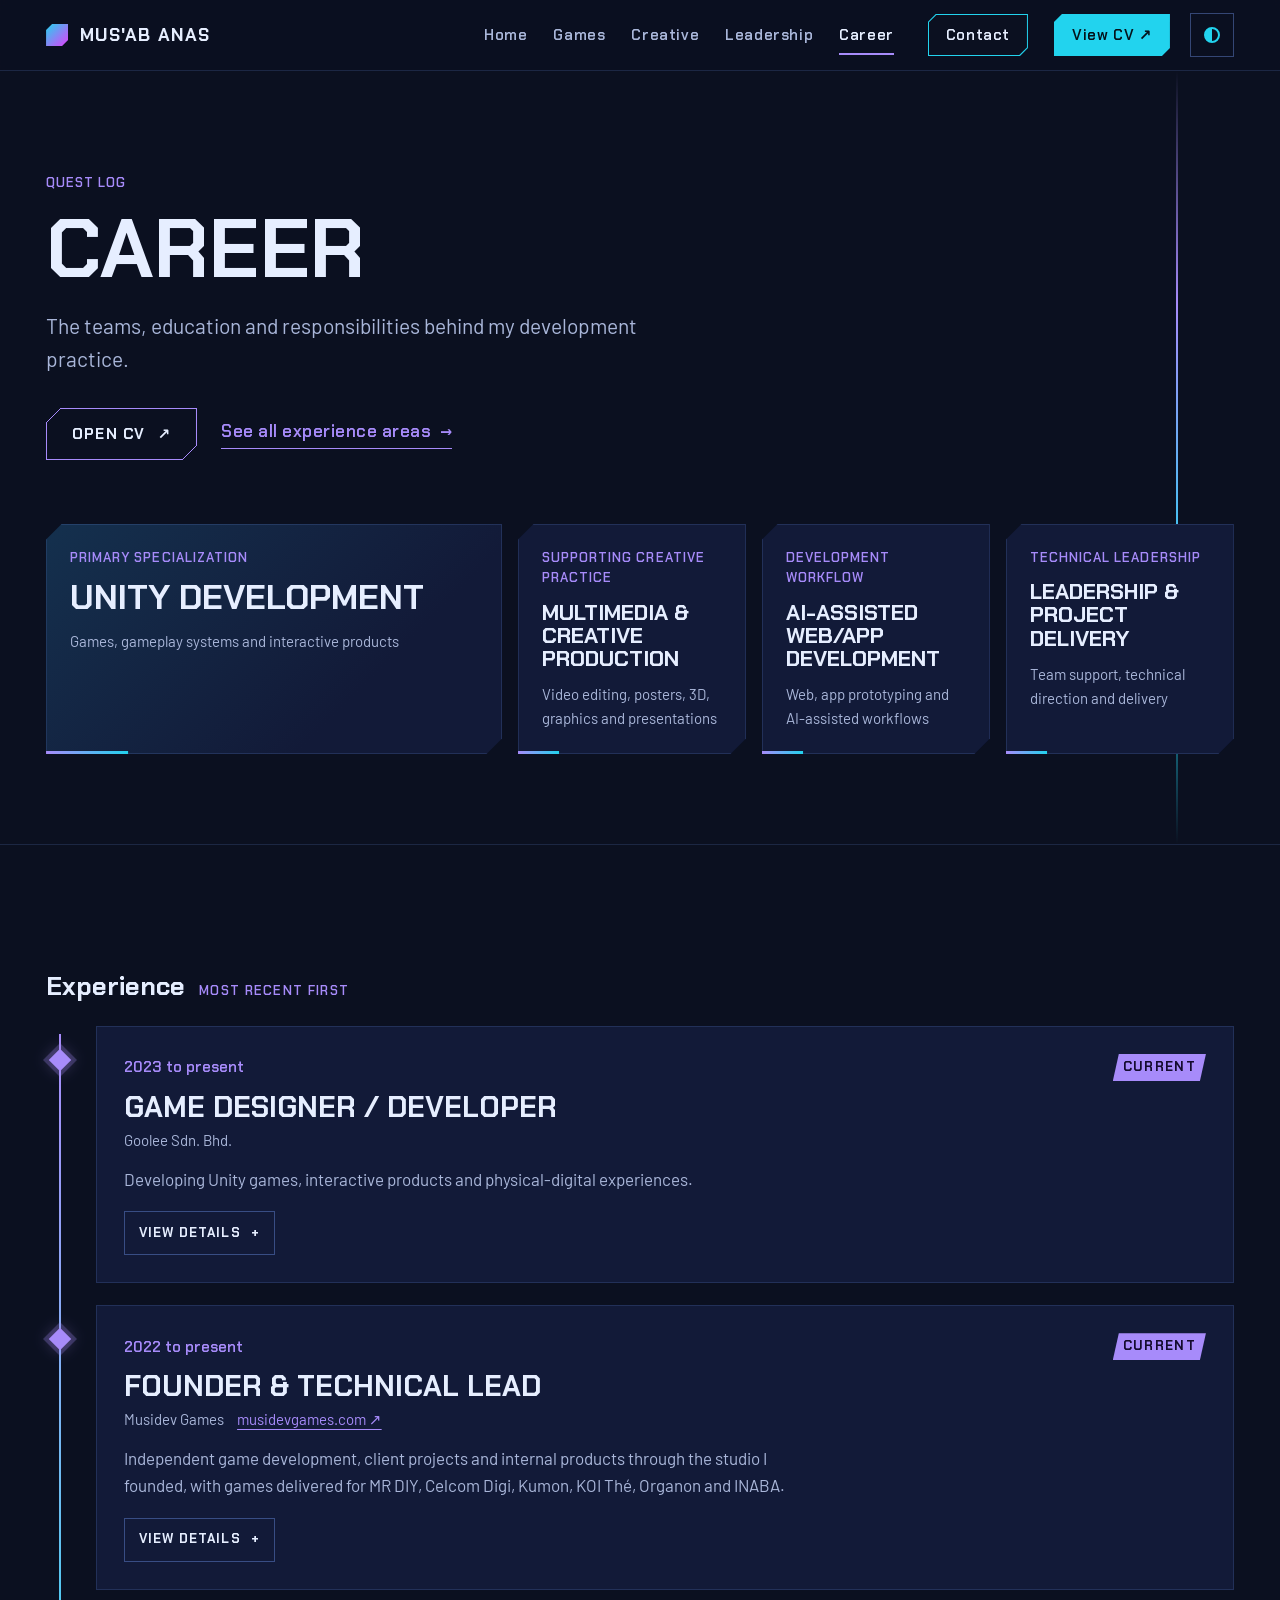
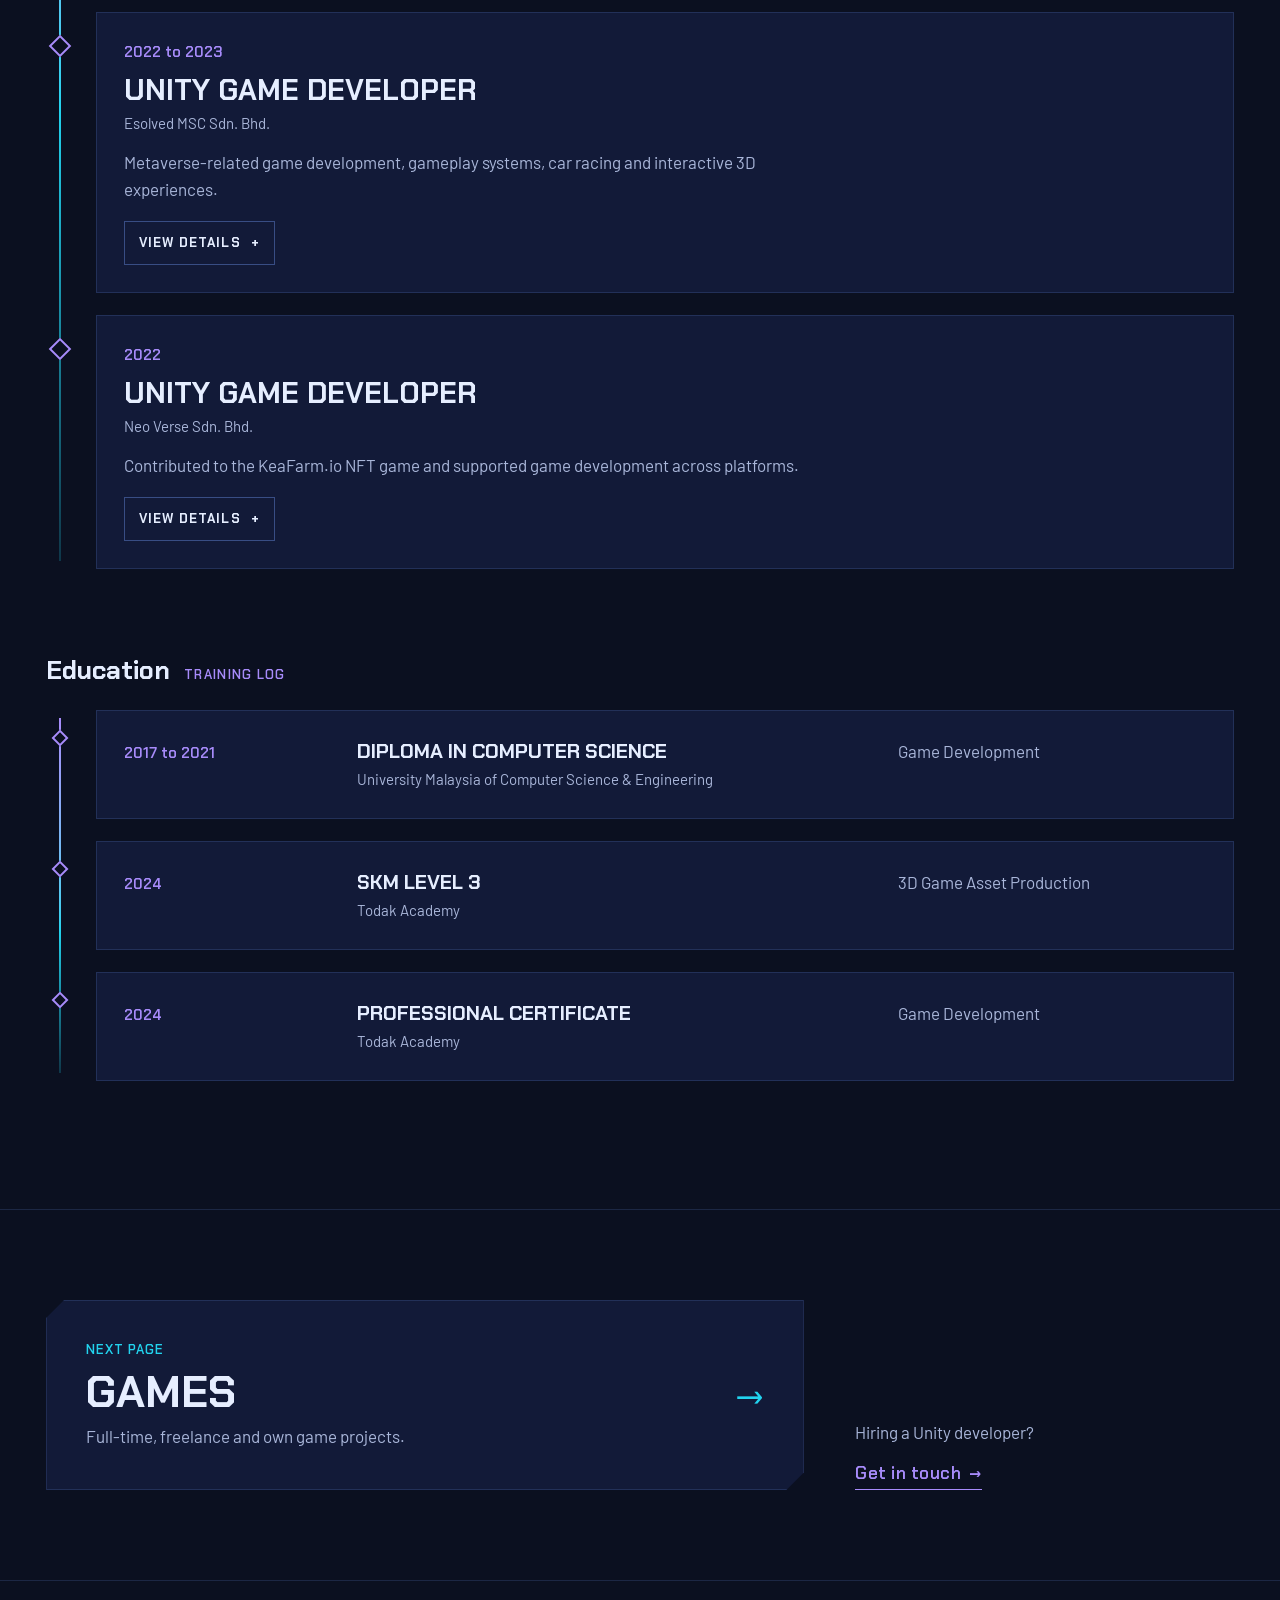
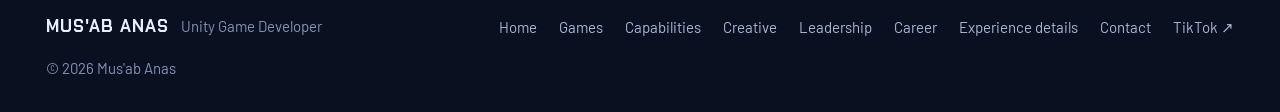
==== career.html @ 86272c5a "Publish website (from Personal-Website 74ffa36)" ====
<!doctype html>
<html lang="en">
<head>
  <meta charset="utf-8">
  <meta name="viewport" content="width=device-width, initial-scale=1">
  <meta name="theme-color" content="#0b1020">
  <script>
    (function () {
      var theme = 'dark';
      try {
        var savedTheme = localStorage.getItem('musab-theme');
        if (savedTheme === 'light' || savedTheme === 'dark') theme = savedTheme;
      } catch (error) {}
      document.documentElement.dataset.theme = theme;
    }());
  </script>
  <title>Career | Mus'ab Anas</title>
  <meta name="description" content="Career, education and training of Mus'ab Anas: Game Designer / Developer at Goolee Sdn. Bhd., founder and technical lead of Musidev Games, and earlier roles at Esolved MSC and Neo Verse.">
  <meta name="author" content="Mus'ab Anas">
  <meta property="og:type" content="website">
  <meta property="og:title" content="Career | Mus'ab Anas">
  <meta property="og:description" content="The teams, education and responsibilities behind Mus'ab Anas's development practice.">
  <link rel="preconnect" href="https://fonts.googleapis.com">
  <link rel="preconnect" href="https://fonts.gstatic.com" crossorigin>
  <link href="https://fonts.googleapis.com/css2?family=Barlow:wght@400;500;600;700&family=Chakra+Petch:wght@500;600;700&display=swap" rel="stylesheet">
  <link rel="stylesheet" href="css/style.css?v=202611121021">
  <link rel="stylesheet" href="css/home.css?v=202611121021">
  <link rel="stylesheet" href="css/pages.css?v=202611121021">
  <link rel="stylesheet" href="css/career.css?v=202611121021">
</head>
<body class="page-shell page-career">
  <div class="scroll-progress" aria-hidden="true"><span></span></div>
  <a class="skip-link" href="#main-content">Skip to content</a>

  <header class="site-header" data-header>
    <div class="container nav-wrap">
      <a class="brand" href="index.html" aria-label="Mus'ab Anas home"><span class="brand-symbol" aria-hidden="true"></span><strong>Mus'ab Anas</strong><span>Unity Game Developer</span></a>
      <button class="menu-toggle" type="button" aria-expanded="false" aria-controls="site-nav" aria-label="Open navigation"><span></span><span></span><span></span></button>
      <nav id="site-nav" class="site-nav" aria-label="Main navigation">
        <a class="nav-link" href="index.html">Home</a>
        <a class="nav-link" href="games.html">Games</a>
        <a class="nav-link" href="creative.html">Creative</a>
        <a class="nav-link" href="leadership.html">Leadership</a>
        <a class="nav-link" href="career.html" aria-current="page">Career</a>
        <a class="nav-link nav-contact" href="index.html#contact">Contact</a>
        <a class="nav-link nav-cv" href="assets/resume/Musab-Anas-Resume.pdf" target="_blank" rel="noreferrer">View CV <span aria-hidden="true">↗</span></a>
      </nav>
      <button class="theme-toggle" id="theme-toggle" type="button" aria-label="Switch to light theme"><span aria-hidden="true"></span></button>
    </div>
  </header>

  <main id="main-content">
    <section class="page-hero" aria-labelledby="career-title">
      <span id="experience" class="anchor-alias" aria-hidden="true"></span>
      <span id="resume" class="anchor-alias" aria-hidden="true"></span>
      <div class="container">
        <div class="page-hero-main">
          <p class="page-kicker label">Quest log</p>
          <h1 id="career-title" class="page-title display">Career</h1>
          <p class="page-lead">The teams, education and responsibilities behind my development practice.</p>
          <div class="page-actions">
            <a class="btn btn-outline" href="assets/resume/Musab-Anas-Resume.pdf" target="_blank" rel="noreferrer">Open CV <span aria-hidden="true">↗</span></a>
            <a class="text-link" href="experience.html">See all experience areas <span aria-hidden="true">→</span></a>
          </div>
        </div>
        <div class="experience-preview career-areas" aria-labelledby="experience-preview-title">
          <h2 id="experience-preview-title" class="sr-only">Experience areas</h2>
          <div class="experience-preview-links">
            <a href="experience.html?id=unity-development"><span class="label">Primary specialization</span><strong>Unity Development</strong><p>Games, gameplay systems and interactive products</p></a>
            <a href="experience.html?id=multimedia-creative-production"><span class="label">Supporting creative practice</span><strong>Multimedia &amp; Creative Production</strong><p>Video editing, posters, 3D, graphics and presentations</p></a>
            <a href="experience.html?id=ai-assisted-web-app-development"><span class="label">Development workflow</span><strong>AI-Assisted Web/App Development</strong><p>Web, app prototyping and AI-assisted workflows</p></a>
            <a href="experience.html?id=leadership-project-delivery"><span class="label">Technical leadership</span><strong>Leadership &amp; Project Delivery</strong><p>Team support, technical direction and delivery</p></a>
          </div>
        </div>
      </div>
    </section>

    <section id="career" class="section" aria-labelledby="log-title">
      <div class="container">
        <h2 id="log-title" class="log-title">Experience <small>Most recent first</small></h2>
        <ol class="quest-log">
          <li class="quest is-current">
            <span class="quest-node" aria-hidden="true"></span>
            <div class="quest-card">
              <div class="quest-top"><span class="quest-date">2023 to present</span><span class="quest-badge">Current</span></div>
              <h3>Game Designer / Developer</h3>
              <p class="quest-company">Goolee Sdn. Bhd.</p>
              <p class="quest-summary">Developing Unity games, interactive products and physical-digital experiences.</p>
              <button class="view-more" type="button" aria-expanded="false" aria-controls="goolee-details">View details <span aria-hidden="true">+</span></button>
              <div id="goolee-details" class="experience-details" hidden><div><p class="detail-label">Projects / project areas</p><ul><li><strong>AppsGoolee</strong>: my main Goolee development project, including educational gameplay, progression, player data, cognitive tracking and Steam publication support.</li><li><strong>B-GOOLEE Apps</strong>: inclusive physical-digital interaction with ESP32, Arduino, BLE and sensors.</li><li><strong>iNTELLIGOOLEE</strong>: an in-development system within AppsGoolee for gameplay performance and cognitive profiling.</li><li><strong>AI Assistive Design, Sound Quest and Goolee Slide</strong>: intern-guided project areas.</li><li><strong>Steam Platform and Nikoli Prototype Guidance</strong>: additional Goolee technical-support work represented in the catalogue.</li></ul></div><div><p class="detail-label">Tasks / responsibilities</p><ul><li>Develop AppsGoolee gameplay, interaction, game-state, scoring, step-counting, timing and performance systems.</li><li>Implement quests, levels, challenges, PlayFab player data, statistics, authentication and competitive leaderboards.</li><li>Develop B-GOOLEE physical-digital interaction and support hardware-connected gameplay.</li><li>Prepare PC builds and support publication of Goolee work to Steam.</li><li>Integrate Google Play Games and implement English, Malay and Japanese localization.</li><li>Test, debug, optimize and prepare production builds for demonstrations, exhibitions and events.</li><li>Guide interns and review their work on AI Assistive Design, Sound Quest, Goolee Slide and Nikoli prototype work.</li><li>Contribute to product development and commercialization activities.</li></ul></div></div>
            </div>
          </li>
          <li class="quest is-current">
            <span class="quest-node" aria-hidden="true"></span>
            <div class="quest-card">
              <div class="quest-top"><span class="quest-date">2022 to present</span><span class="quest-badge">Current</span></div>
              <h3>Founder &amp; Technical Lead</h3>
              <p class="quest-company">Musidev Games <a class="resume-link" href="https://musidevgames.com/" target="_blank" rel="noreferrer">musidevgames.com ↗</a></p>
              <p class="quest-summary">Independent game development, client projects and internal products through the studio I founded, with games delivered for MR DIY, Celcom Digi, Kumon, KOI Thé, Organon and INABA.</p>
              <button class="view-more" type="button" aria-expanded="false" aria-controls="musidev-details">View details <span aria-hidden="true">+</span></button>
              <div id="musidev-details" class="experience-details" hidden><div><p class="detail-label">Projects / project areas</p><ul><li><strong>Lepak / Ceper / Lepak Trivia</strong>: Malaysia-themed casual game platform and mobile MVP work.</li><li><strong>FunOps</strong>: educational mathematics game for interactive learning.</li><li><strong>JOM EBI</strong>: accessible educational reading activities.</li><li><strong>Type Rush / Road Defender 3D</strong>: typing and mobile game development projects.</li><li><strong>Cozy Room, STEP5-S and Kumon Quest</strong>: personal and client project areas.</li></ul></div><div><p class="detail-label">Tasks / responsibilities</p><ul><li>Develop games, interactive digital experiences, gameplay systems, UI and interaction systems.</li><li>Build level and progression systems, integrate PlayFab, and develop web-based supporting systems.</li><li>Prototype game concepts, build client projects, prepare deployments and manage freelance development work.</li><li>Manage requirements, communicate directly with clients and coordinate internal projects.</li><li>Assign tasks and milestones, review technical work and supervise software and game development interns.</li></ul></div></div>
            </div>
          </li>
          <li class="quest">
            <span class="quest-node" aria-hidden="true"></span>
            <div class="quest-card">
              <div class="quest-top"><span class="quest-date">2022 to 2023</span></div>
              <h3>Unity Game Developer</h3>
              <p class="quest-company">Esolved MSC Sdn. Bhd.</p>
              <p class="quest-summary">Metaverse-related game development, gameplay systems, car racing and interactive 3D experiences.</p>
              <button class="view-more" type="button" aria-expanded="false" aria-controls="esolved-details">View details <span aria-hidden="true">+</span></button>
              <div id="esolved-details" class="experience-details" hidden><div><p class="detail-label">Projects / project areas</p><ul><li>Metaverse-related game development.</li><li>Car racing gameplay and interactive 3D experiences.</li><li>Blockchain-related and social platform integrations.</li></ul></div><div><p class="detail-label">Tasks / responsibilities</p><ul><li>Develop gameplay systems and car racing mechanics in Unity.</li><li>Support blockchain-related integrations and social platform integrations.</li><li>Contribute to interactive 3D experience development across the project.</li></ul></div></div>
            </div>
          </li>
          <li class="quest">
            <span class="quest-node" aria-hidden="true"></span>
            <div class="quest-card">
              <div class="quest-top"><span class="quest-date">2022</span></div>
              <h3>Unity Game Developer</h3>
              <p class="quest-company">Neo Verse Sdn. Bhd.</p>
              <p class="quest-summary">Contributed to the KeaFarm.io NFT game and supported game development across platforms.</p>
              <button class="view-more" type="button" aria-expanded="false" aria-controls="neoverse-details">View details <span aria-hidden="true">+</span></button>
              <div id="neoverse-details" class="experience-details" hidden><div><p class="detail-label">Project</p><ul><li><strong>KeaFarm.io NFT game</strong>: game development across multiple platforms.</li></ul></div><div><p class="detail-label">Tasks / responsibilities</p><ul><li>Create game design documentation and Unity gameplay systems.</li><li>Work with blockchain-related game integration.</li><li>Support game development across multiple platforms.</li><li>Guide interns on game-development tasks.</li></ul></div></div>
            </div>
          </li>
        </ol>

        <div class="training-log">
          <h2 class="log-title">Education <small>Training log</small></h2>
          <ol class="quest-log is-compact">
            <li class="quest"><span class="quest-node" aria-hidden="true"></span><div class="quest-card"><span class="quest-date">2017 to 2021</span><div><h3>Diploma in Computer Science</h3><p class="quest-company">University Malaysia of Computer Science &amp; Engineering</p></div><p class="quest-summary">Game Development</p></div></li>
            <li class="quest"><span class="quest-node" aria-hidden="true"></span><div class="quest-card"><span class="quest-date">2024</span><div><h3>SKM Level 3</h3><p class="quest-company">Todak Academy</p></div><p class="quest-summary">3D Game Asset Production</p></div></li>
            <li class="quest"><span class="quest-node" aria-hidden="true"></span><div class="quest-card"><span class="quest-date">2024</span><div><h3>Professional Certificate</h3><p class="quest-company">Todak Academy</p></div><p class="quest-summary">Game Development</p></div></li>
          </ol>
        </div>
      </div>
    </section>

    <section class="next-page" aria-label="Next page">
      <div class="container next-page-grid">
        <a class="next-page-link" href="games.html" style="--next-accent: var(--cyan-text)"><span class="label">Next page</span><strong>Games</strong><span>Full-time, freelance and own game projects.</span></a>
        <div class="next-page-contact"><p>Hiring a Unity developer?</p><a class="text-link" href="index.html#contact">Get in touch <span aria-hidden="true">→</span></a></div>
      </div>
    </section>
  </main>

  <footer class="site-footer">
    <div class="container footer-inner">
      <a class="footer-brand" href="index.html"><strong>Mus'ab Anas</strong><span>Unity Game Developer</span></a>
      <nav class="footer-nav" aria-label="Footer navigation"><a href="index.html">Home</a><a href="games.html">Games</a><a href="index.html#services">Capabilities</a><a href="creative.html">Creative</a><a href="leadership.html">Leadership</a><a href="career.html">Career</a><a href="experience.html">Experience details</a><a href="index.html#contact">Contact</a><a href="https://www.tiktok.com/@musidevgames" target="_blank" rel="noreferrer">TikTok ↗</a></nav>
      <span class="footer-copy">© <span id="current-year">2026</span> Mus'ab Anas</span>
    </div>
  </footer>

  <script src="js/projects-data.js?v=202611121021"></script>
  <script src="js/main.js?v=202611121021"></script>
</body>
</html>
---- css/style.css ----
/*
 * Mus'ab Anas — shared brand system
 * Sci-fi game UI: space-navy base, cyan + magenta signal colours, cut-corner
 * "game menu" frames, faint scanlines. Dark is the default; light mode via the toggle.
 * Used by every page. The reason behind each visual technique is in DESIGN.md.
 */

/* Tokens (dark default) */
:root {
  color-scheme: dark;
  --bg: #0b1020;
  --bg-2: #0e1428;
  --panel: #121a38;
  --panel-2: #18224a;
  --ink: #e6eeff;
  --ink-2: #a9b6d9;
  --ink-3: #8592b8;
  --line: rgba(120, 160, 255, .16);
  --line-strong: rgba(120, 160, 255, .38);
  --cyan: #22d3ee;
  --cyan-text: #22d3ee;
  --cyan-ink: #04121a;
  --magenta: #e040fb;
  --magenta-text: #e040fb;
  --amber: #fbbf24;
  --violet: #a78bfa;
  --rose: #fb7185;
  --amber-text: #fbbf24;
  --violet-text: #a78bfa;
  --rose-text: #fb7185;
  --focus: #22d3ee;
  --glow-cyan: rgba(34, 211, 238, .45);
  --glow-magenta: rgba(224, 64, 251, .4);
  --scan: rgba(255, 255, 255, .025);
  --grid: rgba(34, 211, 238, .07);

  --font-display: 'Chakra Petch', 'Segoe UI', system-ui, sans-serif;
  --font-body: 'Barlow', 'Segoe UI', system-ui, sans-serif;

  --fs-mega: clamp(2.75rem, 1rem + 5.2vw, 6.25rem);
  --fs-1: clamp(2.25rem, 1.2rem + 3.8vw, 4.5rem);
  --fs-2: clamp(1.75rem, 1.2rem + 2vw, 3rem);
  --fs-3: clamp(1.25rem, 1.05rem + .7vw, 1.625rem);
  --fs-lead: clamp(1.125rem, 1rem + .4vw, 1.3125rem);
  --fs-base: 1.0625rem;
  --fs-sm: .9375rem;
  --fs-xs: .8125rem;

  --cut: 14px;
  --container: 1320px;
  --gutter: clamp(16px, 3.6vw, 48px);
  --header-h: 70px;
  --ease: cubic-bezier(.2, .7, .2, 1);
}

:root[data-theme="light"] {
  color-scheme: light;
  --bg: #f3f6fc;
  --bg-2: #e9eef8;
  --panel: #ffffff;
  --panel-2: #f1f4fb;
  --ink: #0b1020;
  --ink-2: #3a4566;
  --ink-3: #56628a;
  --line: rgba(11, 16, 32, .12);
  --line-strong: rgba(11, 16, 32, .3);
  --cyan-text: #0e7490;
  --magenta-text: #a21caf;
  --amber-text: #b45309;
  --violet-text: #6d28d9;
  --rose-text: #be123c;
  --focus: #0e7490;
  --glow-cyan: rgba(34, 211, 238, .35);
  --glow-magenta: rgba(224, 64, 251, .3);
  --scan: rgba(11, 16, 32, .02);
  --grid: rgba(14, 116, 144, .07);
}

/* Base */
*, *::before, *::after { box-sizing: border-box; }
html { scroll-behavior: smooth; scroll-padding-top: calc(var(--header-h) + 12px); -webkit-text-size-adjust: 100%; }
body {
  margin: 0; background: var(--bg); color: var(--ink);
  font-family: var(--font-body); font-size: var(--fs-base); line-height: 1.6;
  -webkit-font-smoothing: antialiased; text-rendering: optimizeLegibility;
  overflow-x: clip;
}
img, video, iframe { display: block; max-width: 100%; }
a { color: inherit; }
button { font: inherit; color: inherit; }
h1, h2, h3, h4 { margin: 0; font-family: var(--font-display); font-weight: 700; line-height: 1.05; }
p { margin: 0; }
ul, ol { margin: 0; padding: 0; }
em { font-style: normal; }
[hidden] { display: none !important; }
::selection { background: var(--cyan); color: var(--cyan-ink); }
:focus-visible { outline: 2px solid var(--focus); outline-offset: 3px; }
/* Cut-corner controls: clip-path hides an outside ring, so draw the focus ring inside. */
.nav-link.nav-contact:focus-visible, .nav-link.nav-cv:focus-visible, .level-filter:focus-visible, .studio-card:focus-visible,
.experience-preview-links a:focus-visible, .next-page-link:focus-visible, .experience-card:focus-visible, .related-project:focus-visible,
.experience-next a:focus-visible, .project-links a:focus-visible, .subproject:focus-visible, .next-project-link:focus-visible { outline-offset: -4px; }
/* On cyan-filled controls a cyan ring would vanish, so use the dark ink instead. */
.nav-link.nav-cv:focus-visible, .project-links a:focus-visible { outline-color: var(--cyan-ink); }

.display, .display-title { font-family: var(--font-display); font-weight: 700; text-transform: uppercase; line-height: .95; letter-spacing: .005em; }
.container { width: 100%; max-width: var(--container); margin-inline: auto; padding-inline: var(--gutter); }
.sr-only { position: absolute; width: 1px; height: 1px; padding: 0; margin: -1px; overflow: hidden; clip: rect(0 0 0 0); white-space: nowrap; border: 0; }
.anchor-alias { position: relative; top: calc(-1 * var(--header-h)); display: block; width: 0; height: 0; }
.label { font-family: var(--font-display); font-size: var(--fs-xs); font-weight: 600; letter-spacing: .08em; text-transform: uppercase; color: var(--ink-3); }

.skip-link { position: fixed; left: 16px; top: -60px; z-index: 200; background: var(--cyan); color: var(--cyan-ink); padding: 10px 16px; text-decoration: none; font-weight: 700; transition: top .2s ease; }
.skip-link:focus { top: 12px; }

.scroll-progress { position: fixed; inset: 0 0 auto; height: 2px; z-index: 120; pointer-events: none; }
.scroll-progress span { display: block; height: 100%; width: 0; background: linear-gradient(90deg, var(--cyan), var(--magenta)); }

/* Cut-corner game-menu shapes */
.cut { clip-path: polygon(var(--cut) 0, 100% 0, 100% calc(100% - var(--cut)), calc(100% - var(--cut)) 100%, 0 100%, 0 var(--cut)); }
/* Frame with a 1px gradient edge: outer = edge colour, inner = panel */
.hud-frame {
  --edge: linear-gradient(135deg, var(--cyan), rgba(120, 160, 255, .25) 35%, rgba(120, 160, 255, .25) 65%, var(--magenta));
  position: relative; padding: 1px; background: var(--edge);
  clip-path: polygon(var(--cut) 0, 100% 0, 100% calc(100% - var(--cut)), calc(100% - var(--cut)) 100%, 0 100%, 0 var(--cut));
}
.hud-frame > .hud-inner {
  position: relative; height: 100%; background: var(--panel);
  clip-path: polygon(calc(var(--cut) - .4px) 0, 100% 0, 100% calc(100% - var(--cut) + .4px), calc(100% - var(--cut) + .4px) 100%, 0 100%, 0 calc(var(--cut) - .4px));
}
/* Pressed state, so taps and clicks get feedback: links and buttons dim, solid buttons also sink 1px. */
a:active, button:active { filter: brightness(.85); }
.btn:active, .view-more:active, .menu-toggle:active, .theme-toggle:active, .nav-link.nav-contact:active, .nav-link.nav-cv:active, .project-links a:active { transform: translateY(1px); }

/* Header */
.site-header {
  position: sticky; top: 0; z-index: 100;
  background: color-mix(in srgb, var(--bg) 82%, transparent);
  -webkit-backdrop-filter: blur(12px) saturate(1.3); backdrop-filter: blur(12px) saturate(1.3);
  border-bottom: 1px solid var(--line);
}
.nav-wrap { display: flex; align-items: center; gap: 20px; min-height: var(--header-h); }
.brand { display: inline-flex; align-items: center; gap: 12px; margin-right: auto; text-decoration: none; min-width: 0; }
.brand-symbol { display: inline-block; width: 22px; height: 22px; flex: none; background: linear-gradient(135deg, var(--cyan), var(--magenta)); clip-path: polygon(6px 0, 100% 0, 100% calc(100% - 6px), calc(100% - 6px) 100%, 0 100%, 0 6px); }
.brand-symbol i { display: none; }
.brand strong { font-family: var(--font-display); font-weight: 700; font-size: 1.125rem; letter-spacing: .06em; text-transform: uppercase; white-space: nowrap; }
.brand > span:not(.brand-symbol) { font-size: var(--fs-sm); color: var(--ink-3); white-space: nowrap; }

.site-nav { display: flex; align-items: center; gap: 26px; }
.nav-link { position: relative; text-decoration: none; font-family: var(--font-display); font-weight: 600; font-size: var(--fs-sm); letter-spacing: .04em; color: var(--ink-2); padding: 6px 0; }
.nav-link::after { content: ''; position: absolute; left: 0; right: 0; bottom: -2px; height: 2px; background: var(--cyan); transform: scaleX(0); transform-origin: left; transition: transform .25s var(--ease); }
.nav-link:hover, .nav-link.is-active { color: var(--ink); }
.nav-link:hover::after, .nav-link.is-active::after { transform: scaleX(1); }
.nav-link[aria-current="page"] { color: var(--ink); }
.nav-link[aria-current="page"]::after { transform: scaleX(1); background: var(--page-accent, var(--cyan)); }
/* Contact is an action, not a page: an outlined chamfered button next to View CV. */
.nav-link.nav-contact { isolation: isolate; margin-left: 8px; padding: 9px 18px; color: var(--ink); background: var(--cyan); clip-path: polygon(8px 0, 100% 0, 100% calc(100% - 8px), calc(100% - 8px) 100%, 0 100%, 0 8px); }
.nav-link.nav-contact::after { inset: 1px; bottom: 1px; height: auto; z-index: -1; transform: none; box-shadow: none; background: var(--bg); clip-path: polygon(7.6px 0, 100% 0, 100% calc(100% - 7.6px), calc(100% - 7.6px) 100%, 0 100%, 0 7.6px); transition: background-color .2s ease; }
.nav-link.nav-contact:hover::after, .nav-link.nav-contact.is-active::after { background: color-mix(in srgb, var(--cyan) 16%, var(--bg)); }
.nav-link.nav-cv { padding: 9px 18px; color: var(--cyan-ink); background: var(--cyan); clip-path: polygon(8px 0, 100% 0, 100% calc(100% - 8px), calc(100% - 8px) 100%, 0 100%, 0 8px); }
.nav-link.nav-cv::after { display: none; }
.nav-link.nav-cv:hover { color: var(--cyan-ink); background: #67e8f9; }

.menu-toggle, .theme-toggle { flex: none; width: 44px; height: 44px; border: 1px solid var(--line-strong); background: transparent; cursor: pointer; padding: 0; display: grid; place-items: center; place-content: center; }
.menu-toggle { display: none; gap: 5px; }
.menu-toggle span { display: block; width: 20px; height: 2px; background: var(--ink); transition: transform .2s ease, opacity .2s ease; }
.menu-toggle.is-open span:nth-child(1) { transform: translateY(7px) rotate(45deg); }
.menu-toggle.is-open span:nth-child(2) { opacity: 0; }
.menu-toggle.is-open span:nth-child(3) { transform: translateY(-7px) rotate(-45deg); }
.theme-toggle span { width: 16px; height: 16px; border-radius: 50%; border: 2px solid var(--cyan-text); background: linear-gradient(90deg, var(--cyan-text) 50%, transparent 50%); transition: transform .3s var(--ease); }
:root[data-theme="light"] .theme-toggle span { transform: rotate(180deg); }
.menu-toggle:hover, .theme-toggle:hover { border-color: var(--cyan); }

.project-nav, .experience-nav { display: flex; align-items: center; gap: 24px; }
.project-nav a, .experience-nav a { text-decoration: none; font-family: var(--font-display); font-weight: 600; font-size: var(--fs-sm); color: var(--ink-2); white-space: nowrap; }
.project-nav a:hover, .experience-nav a:hover { color: var(--cyan-text); }

/* Buttons (chamfered; the glow on hover is one of the two glow uses, see DESIGN.md) */
.btn {
  --c: 10px;
  position: relative; display: inline-flex; align-items: center; justify-content: center; gap: 12px;
  min-height: 52px; padding: 0 26px; border: 0; cursor: pointer; text-decoration: none;
  font-family: var(--font-display); font-weight: 700; font-size: var(--fs-sm); letter-spacing: .08em; text-transform: uppercase;
  color: var(--ink); background: transparent;
  transition: filter .2s ease, color .2s ease;
}
.btn::before {
  content: ''; position: absolute; inset: 0; z-index: -1;
  background:
    linear-gradient(135deg, transparent var(--c), var(--btn-bg, var(--line-strong)) 0) top left / 51% 100% no-repeat,
    linear-gradient(-45deg, transparent var(--c), var(--btn-bg, var(--line-strong)) 0) bottom right / 51% 100% no-repeat;
}
.btn::after {
  content: ''; position: absolute; inset: 1px; z-index: -1;
  background:
    linear-gradient(135deg, transparent calc(var(--c) - .5px), var(--btn-fill, var(--bg)) 0) top left / 51% 100% no-repeat,
    linear-gradient(-45deg, transparent calc(var(--c) - .5px), var(--btn-fill, var(--bg)) 0) bottom right / 51% 100% no-repeat;
}
.btn { isolation: isolate; }
.btn:hover { filter: drop-shadow(0 0 12px var(--glow-cyan)); color: var(--cyan-text); }
.btn-primary, .btn-gradient { --btn-bg: var(--cyan); --btn-fill: var(--cyan); color: var(--cyan-ink); }
.btn-primary:hover, .btn-gradient:hover { color: var(--cyan-ink); }
.btn-outline { --btn-bg: var(--cyan); --btn-fill: var(--bg); }

.text-link { display: inline-flex; align-items: center; gap: 8px; font-family: var(--font-display); font-weight: 600; letter-spacing: .03em; color: var(--cyan-text); text-decoration: none; border-bottom: 1px solid currentColor; padding-bottom: 2px; }
.text-link:hover { color: var(--ink); }

/* Media frame (game viewport) */
.frame { position: relative; overflow: hidden; isolation: isolate; aspect-ratio: 16 / 10; background: var(--panel); container-type: inline-size; }
.frame img, .frame video { position: absolute; inset: 0; width: 100%; height: 100%; object-fit: cover; z-index: 2; }
/* A missing cover is removed by its onerror handler; hide the alt text that flashes before that. */
.frame img { color: transparent; font-size: 0; }
.frame::after { content: ''; position: absolute; inset: 0; z-index: 3; pointer-events: none; background: repeating-linear-gradient(0deg, var(--scan) 0 1px, transparent 1px 3px); }
.frame-card {
  position: absolute; inset: 0; z-index: 0;
  display: flex; flex-direction: column; justify-content: flex-end; gap: 10px;
  padding: clamp(24px, 4vw, 56px);
  /* A plain tint of the project's own accent, so each title card stays distinct without a cover. */
  background: linear-gradient(135deg, color-mix(in srgb, var(--accent-a, var(--cyan)) 18%, var(--panel)), var(--panel) 65%);
}
.frame-card strong { font-family: var(--font-display); font-weight: 700; text-transform: uppercase; line-height: .92; font-size: clamp(1.5rem, calc(76cqi / (var(--chars, 8) * .68)), 5.25rem); overflow-wrap: break-word; }
.frame-card span { font-size: var(--fs-sm); color: var(--ink-2); }
.frame-card small { position: absolute; top: 0; left: 0; padding: 8px 18px 8px 16px; font-family: var(--font-display); font-size: var(--fs-xs); font-weight: 700; letter-spacing: .08em; text-transform: uppercase; color: var(--cyan-ink); background: var(--accent-a, var(--cyan)); clip-path: polygon(0 0, 100% 0, calc(100% - 12px) 100%, 0 100%); }

.media-placeholder { display: grid; place-content: center; gap: 6px; text-align: center; min-height: 220px; padding: 24px; background: var(--panel); color: var(--ink-3); }
.media-placeholder strong { color: var(--ink); font-family: var(--font-display); font-size: var(--fs-3); }

/* Footer */
.site-footer { border-top: 1px solid var(--line); padding: 32px 0; }
.footer-inner { display: flex; align-items: center; justify-content: space-between; gap: 16px 32px; flex-wrap: wrap; }
.footer-brand { display: flex; gap: 12px; align-items: baseline; text-decoration: none; }
.footer-brand strong { font-family: var(--font-display); font-weight: 700; letter-spacing: .06em; text-transform: uppercase; }
.footer-brand span { color: var(--ink-3); font-size: var(--fs-sm); }
.footer-nav { display: flex; flex-wrap: wrap; gap: 20px 22px; }
.footer-nav a { color: var(--ink-2); text-decoration: none; font-size: var(--fs-sm); }
.footer-nav a:hover { color: var(--cyan-text); }
/* Small text links keep their look; an invisible layer makes the tap area 44px tall. */
.text-link, .footer-nav a, .project-back, .experience-back, .video-card figcaption a, .mission-tags a { position: relative; }
.text-link::before, .footer-nav a::before, .project-back::before, .experience-back::before, .video-card figcaption a::before, .mission-tags a::before {
  content: ''; position: absolute; left: 0; right: 0; top: 50%; height: 44px; transform: translateY(-50%);
}
.footer-copy { color: var(--ink-3); font-size: var(--fs-sm); }

/* Hide the brand subtitle before the full nav runs out of room. */
@media (max-width: 1280px) { .brand > span:not(.brand-symbol) { display: none; } }
.nav-link { white-space: nowrap; }
@media (max-width: 1160px) { .site-nav { gap: 18px; } }

/* Mobile navigation */
@media (max-width: 1020px) {
  .menu-toggle { display: grid; }
  .brand > span:not(.brand-symbol) { display: none; }
  .site-nav {
    position: fixed; inset: var(--header-h) 0 auto 0; z-index: 99;
    flex-direction: column; align-items: stretch; gap: 0;
    padding: 8px var(--gutter) 24px; background: var(--bg); border-bottom: 1px solid var(--line-strong);
    max-height: calc(100dvh - var(--header-h)); overflow-y: auto; overscroll-behavior: contain;
    transform: translateY(-8px); opacity: 0; visibility: hidden;
    transition: opacity .2s ease, transform .2s ease, visibility .2s;
  }
  .site-nav.is-open { opacity: 1; transform: none; visibility: visible; }
  .nav-link { font-size: 1.5rem; text-transform: uppercase; padding: 14px 0; border-bottom: 1px solid var(--line); color: var(--ink); }
  .nav-link::after { display: none; }
  .nav-link[aria-current="page"] { color: var(--page-accent-text, var(--cyan-text)); }
  .nav-link[aria-current="page"]::before { content: '▸ '; }
  .nav-link.nav-cv { margin-top: 16px; text-align: center; font-size: 1.125rem; border-bottom: 0; }
  .nav-link.nav-contact { margin: 16px 0 0; text-align: center; font-size: 1.125rem; border-bottom: 0; }
  .nav-link.nav-contact::after { display: block; }
  .nav-link.nav-contact + .nav-cv { margin-top: 10px; }
  body.menu-open { overflow: hidden; }
}
@media (max-width: 640px) {
  .project-nav, .experience-nav a:not(:first-child) { display: none; }
}

@media (prefers-reduced-motion: reduce) {
  html { scroll-behavior: auto; }
  *, *::before, *::after { animation-duration: .01ms !important; animation-iteration-count: 1 !important; transition-duration: .01ms !important; }
}
---- css/home.css ----
/* Homepage layout — sci-fi game UI. Builds on tokens in style.css. */

.section { position: relative; padding-block: clamp(80px, 10vw, 150px); border-top: 1px solid var(--line); }
.section-head {
  display: grid; grid-template-columns: minmax(0, 7fr) minmax(0, 4fr); gap: 24px clamp(24px, 4vw, 64px);
  align-items: end; margin-bottom: clamp(44px, 6vw, 88px);
}
.section-head h2, .split-side h2 { font-size: var(--fs-1); }
.section-head h2::before, .split-side h2::before {
  content: ''; display: block; width: 56px; height: 4px; margin-bottom: 22px;
 background: linear-gradient(90deg, var(--cyan), var(--magenta)); 
}
.section-head-side { display: grid; gap: 20px; justify-items: start; padding-bottom: .3em; }
.section-lead { font-size: var(--fs-lead); line-height: 1.5; color: var(--ink-2); max-width: 46ch; }

.split { display: grid; grid-template-columns: minmax(0, 4fr) minmax(0, 7fr); gap: 40px clamp(32px, 6vw, 104px); align-items: start; }
.split-side { position: sticky; top: calc(var(--header-h) + 32px); display: grid; gap: 22px; justify-items: start; }
.sub-title { font-size: var(--fs-3); font-weight: 700; line-height: 1.2; max-width: 22ch; }
.sub-lead { color: var(--ink-2); margin-top: 8px; max-width: 56ch; }

/* Hero */
.hero { position: relative; overflow: hidden; isolation: isolate; padding-block: clamp(48px, 7vw, 104px) clamp(72px, 9vw, 128px); }
/* The homepage hero is the one place with the cyan/magenta glow blobs: it sets the site's mood once. */
.hero::before {
  content: ''; position: absolute; inset: 0; z-index: -2;
  background:
    radial-gradient(45% 55% at 82% 30%, color-mix(in srgb, var(--cyan) 16%, transparent), transparent 70%),
    radial-gradient(40% 50% at 10% 90%, color-mix(in srgb, var(--magenta) 12%, transparent), transparent 70%);
}
.hero-grid { display: grid; grid-template-columns: minmax(0, 7fr) minmax(0, 5fr); gap: 48px clamp(32px, 5vw, 88px); align-items: center; }
.hero-kicker { display: flex; align-items: center; gap: 10px; color: var(--ink-2); }
.hero-title { margin-top: 18px; font-size: var(--fs-mega); line-height: .9; }
.hero-role {
  display: inline-block; margin-top: 18px; padding: 6px 14px 6px 12px;
  font-family: var(--font-display); font-weight: 700; letter-spacing: .06em; text-transform: uppercase;
  font-size: clamp(1rem, .85rem + .6vw, 1.375rem); color: var(--cyan-text);
  background: color-mix(in srgb, var(--cyan) 9%, transparent);
}
.hero-intro { margin-top: 24px; font-size: var(--fs-lead); line-height: 1.55; color: var(--ink-2); max-width: 54ch; }
.hero-actions { display: flex; flex-wrap: wrap; gap: 14px; margin-top: 32px; }
.hero-facts { display: grid; grid-template-columns: repeat(4, minmax(0, 1fr)); margin: 40px 0 0; border: 1px solid var(--line); background: color-mix(in srgb, var(--panel) 60%, transparent); }
.hero-facts div { padding: 14px 16px; }
.hero-facts div + div { border-left: 1px solid var(--line); }
.hero-facts dt { font-family: var(--font-display); font-size: .75rem; font-weight: 600; letter-spacing: .08em; text-transform: uppercase; color: var(--ink-3); }
.hero-facts dd { margin: 4px 0 0; font-family: var(--font-display); font-weight: 700; font-size: 1.0625rem; line-height: 1.25; }
.hero-facts .count-up { color: var(--cyan-text); }
/* Six facts: two rows of three. */
.hero-facts { grid-template-columns: repeat(3, minmax(0, 1fr)); }
.hero-facts div:nth-child(4) { border-left: 0; }
.hero-facts div:nth-child(n+4) { border-top: 1px solid var(--line); }
.hero-tools-block { margin-top: 30px; }
.hero-tools-block .label { text-transform: none; letter-spacing: .02em; font-family: var(--font-body); font-weight: 500; font-size: var(--fs-sm); }
.hero-tools { list-style: none; display: flex; flex-wrap: wrap; gap: 8px; margin-top: 12px; }
.hero-tools li { display: inline-flex; align-items: center; gap: 8px; padding: 5px 12px 5px 5px; border: 1px solid var(--line); font-weight: 600; font-size: var(--fs-sm); background: color-mix(in srgb, var(--panel) 50%, transparent); }
.tool-icon { display: grid; place-items: center; width: 24px; height: 24px; background: #0b1020; }
.tool-icon img { width: 14px; height: 14px; object-fit: contain; }

/* Portrait in a game-menu frame */
.hero-portrait { margin: 0; justify-self: end; width: 100%; max-width: 460px; }
.portrait-hud { --cut: 22px; filter: drop-shadow(0 0 24px color-mix(in srgb, var(--cyan) 30%, transparent)); }
.portrait-hud > .hud-inner { padding: 10px; background: var(--bg-2); }
.portrait-frame { position: relative; aspect-ratio: 4 / 5; overflow: hidden; background: var(--panel); clip-path: polygon(14px 0, 100% 0, 100% calc(100% - 14px), calc(100% - 14px) 100%, 0 100%, 0 14px); }
.portrait-frame img { width: 100%; height: 100%; object-fit: cover; object-position: 50% 18%; }
.portrait-frame::after { content: ''; position: absolute; inset: 0; pointer-events: none; background: repeating-linear-gradient(0deg, var(--scan) 0 1px, transparent 1px 3px), linear-gradient(180deg, transparent 60%, color-mix(in srgb, var(--bg) 55%, transparent)); }
.portrait-fallback { position: absolute; inset: 0; display: grid; place-items: center; }
.portrait-fallback span { font-family: var(--font-display); font-weight: 700; font-size: 5rem; color: var(--cyan-text); }
.portrait-scan { position: absolute; left: 0; right: 0; top: -10%; height: 10%; pointer-events: none; opacity: 0; background: linear-gradient(180deg, transparent, color-mix(in srgb, var(--cyan) 55%, transparent), transparent); }
.hero-portrait figcaption { display: flex; justify-content: space-between; align-items: baseline; gap: 12px; margin-top: 14px; padding: 0 4px; }
.hero-portrait figcaption strong { font-family: var(--font-display); font-weight: 700; letter-spacing: .06em; text-transform: uppercase; }
.hero-portrait figcaption span { font-size: var(--fs-sm); color: var(--cyan-text); }

/* One orchestrated intro: copy settles in, then a scan line passes over the portrait once. */
@media (prefers-reduced-motion: no-preference) {
  .hero-main > * { animation: rise .7s var(--ease) both; }
  .hero-main > :nth-child(2) { animation-delay: .08s; }
  .hero-main > :nth-child(3) { animation-delay: .16s; }
  .hero-main > :nth-child(n+4) { animation-delay: .24s; }
  .portrait-hud { animation: boot .9s var(--ease) .2s both; }
  .portrait-scan { animation: scan 1.4s ease-in-out .8s 1 both; }
}
@keyframes rise { from { opacity: 0; transform: translateY(12px); } to { opacity: 1; transform: none; } }
@keyframes boot { 0% { opacity: 0; clip-path: polygon(0 0, 100% 0, 100% 0, 0 0); } 100% { opacity: 1; } }
@keyframes scan { 0% { top: -10%; opacity: 0; } 15% { opacity: 1; } 85% { opacity: 1; } 100% { top: 100%; opacity: 0; } }

/* Selected work: case-study blocks */
.section-work { padding-bottom: clamp(64px, 8vw, 112px); }
.project-index { display: grid; gap: clamp(72px, 9vw, 140px); }
.case { display: grid; grid-template-columns: minmax(0, 4fr) minmax(0, 8fr); gap: 32px clamp(32px, 5vw, 72px); align-items: start; }
.case-info { position: sticky; top: calc(var(--header-h) + 32px); display: grid; gap: 16px; justify-items: start; }
.case-type { font-family: var(--font-display); font-size: var(--fs-xs); font-weight: 700; letter-spacing: .08em; text-transform: uppercase; color: var(--case-text, var(--cyan-text)); }
.case-info h3 { font-family: var(--font-display); font-weight: 700; text-transform: uppercase; font-size: var(--fs-2); line-height: .95; }
.case-info > p:not(.case-type) { color: var(--ink-2); max-width: 44ch; }
.case-facts { width: 100%; margin: 4px 0 0; border-top: 1px solid var(--line); }
.case-facts div { display: grid; grid-template-columns: 104px minmax(0, 1fr); gap: 12px; padding: 10px 0; border-bottom: 1px solid var(--line); font-size: var(--fs-sm); }
.case-facts dt { font-family: var(--font-display); font-size: .75rem; font-weight: 600; letter-spacing: .08em; text-transform: uppercase; color: var(--ink-3); padding-top: 2px; }
.case-facts dd { margin: 0; font-weight: 500; }
.case-media { display: block; text-decoration: none; }
.case-media .hud-frame { --cut: 20px; --edge: linear-gradient(135deg, var(--accent-a), rgba(120, 160, 255, .2) 35%, rgba(120, 160, 255, .2) 65%, var(--accent-b)); }
.case-media .frame { aspect-ratio: 16 / 9; }
.case-media .frame img { transition: transform .6s var(--ease); }
.case-media:hover .frame img { transform: scale(1.02); }
.case { --accent-a: var(--cyan); --accent-b: var(--magenta); --case-text: var(--cyan-text); }
.case:nth-child(even) { --accent-a: var(--magenta); --accent-b: var(--cyan); --case-text: var(--magenta-text); grid-template-columns: minmax(0, 8fr) minmax(0, 4fr); }
.case:nth-child(even) .case-media { order: -1; }

/* All-projects index (table) */
.index-title { margin-top: clamp(72px, 9vw, 120px); font-size: var(--fs-3); }
.project-table { list-style: none; margin-top: 18px; border-top: 1px solid var(--line-strong); }
.project-row a {
  display: grid; grid-template-columns: minmax(0, 4fr) minmax(0, 3fr) minmax(0, 3fr) minmax(0, 2fr) 24px; gap: 16px; align-items: center;
  padding: 16px 12px 16px 0; border-bottom: 1px solid var(--line); text-decoration: none; position: relative;
  transition: padding-left .25s var(--ease), background-color .2s ease;
}
.project-row a::before { content: ''; position: absolute; left: 0; top: 0; bottom: 0; width: 3px; background: var(--cyan); transform: scaleY(0); transition: transform .2s var(--ease); }
.project-row a:hover { padding-left: 18px; background: color-mix(in srgb, var(--cyan) 6%, transparent); }
.project-row a:hover::before { transform: scaleY(1); }
.project-row a:hover .project-row-title { color: var(--cyan-text); }
.project-row-title { font-family: var(--font-display); font-weight: 700; text-transform: uppercase; font-size: clamp(1.25rem, 1rem + .9vw, 1.75rem); line-height: 1; }
.project-row-title small { display: block; margin-top: 6px; font-family: var(--font-body); text-transform: none; font-weight: 500; font-size: var(--fs-xs); color: var(--ink-3); }
.project-row span { font-size: var(--fs-sm); color: var(--ink-2); }
.project-row .arrow { text-align: right; color: var(--cyan-text); }

.project-index-actions { margin-top: clamp(40px, 5vw, 64px); }
.worked-across { display: flex; flex-wrap: wrap; align-items: center; gap: 14px 36px; margin-top: clamp(64px, 8vw, 104px); padding-top: 24px; border-top: 1px solid var(--line); }
.company-marquee { list-style: none; display: flex; flex-wrap: wrap; gap: 8px 32px; }
.company-marquee li { font-family: var(--font-display); font-weight: 700; letter-spacing: .04em; text-transform: uppercase; font-size: var(--fs-3); color: var(--ink-2); }

/* Capabilities */
.section-split { background: var(--bg-2); }
.service-list { border-top: 1px solid var(--line-strong); }
.service-row { position: relative; display: grid; grid-template-columns: minmax(0, 5fr) minmax(0, 6fr); gap: 10px 40px; padding: 24px 0 24px 22px; border-bottom: 1px solid var(--line); }
.service-row::before { content: ''; position: absolute; left: 0; top: 30px; width: 8px; height: 8px; background: var(--cyan); }
.service-row:nth-child(even)::before { background: var(--magenta); }
.service-row h3 { font-family: var(--font-display); font-weight: 700; text-transform: uppercase; font-size: 1.25rem; line-height: 1.1; letter-spacing: .02em; }
.service-row p { color: var(--ink-2); }
.toolkit-block { margin-top: clamp(64px, 8vw, 104px); }
.toolkit { margin: 26px 0 0; border-top: 1px solid var(--line-strong); }
.toolkit div { display: grid; grid-template-columns: minmax(0, 3fr) minmax(0, 8fr); gap: 8px 40px; padding: 16px 0; border-bottom: 1px solid var(--line); }
.toolkit dt { font-family: var(--font-display); font-weight: 700; letter-spacing: .03em; color: var(--cyan-text); }
.toolkit dd { margin: 0; color: var(--ink-2); }

/* Creative */
.experience-preview-links { display: grid; grid-template-columns: minmax(0, 2fr) repeat(3, minmax(0, 1fr)); gap: 16px; }
/* Unity is the primary specialization, so its card is the wide, tinted one; the other three support it. */
.experience-preview-links a[href$="id=unity-development"] { background: linear-gradient(135deg, color-mix(in srgb, var(--cyan) 12%, var(--panel)), var(--panel) 70%); }
.experience-preview-links a[href$="id=unity-development"] strong { font-size: clamp(1.625rem, 1.2rem + 1.2vw, 2.25rem); }
.experience-preview-links a {
  --cut: 16px; position: relative; display: grid; align-content: start; gap: 12px; min-height: 200px; padding: 24px;
  text-decoration: none; background: var(--panel);
  clip-path: polygon(var(--cut) 0, 100% 0, 100% calc(100% - var(--cut)), calc(100% - var(--cut)) 100%, 0 100%, 0 var(--cut));
  box-shadow: inset 0 0 0 1px var(--line);
  transition: background-color .2s ease;
}
.experience-preview-links a::after { content: ''; position: absolute; left: 0; right: 0; bottom: 0; height: 3px; background: linear-gradient(90deg, var(--cyan), var(--magenta)); transform: scaleX(.18); transform-origin: left; transition: transform .35s var(--ease); }
.experience-preview-links a:hover { background: var(--panel-2); }
.experience-preview-links a:hover::after { transform: scaleX(1); }
.experience-preview-links .label { color: var(--cyan-text); }
.experience-preview-links strong { font-family: var(--font-display); font-weight: 700; text-transform: uppercase; font-size: 1.375rem; line-height: 1.05; }
.experience-preview-links p { color: var(--ink-2); font-size: var(--fs-sm); margin-top: auto; }

.practice-block { margin-top: clamp(72px, 9vw, 120px); }
.practice-grid { display: grid; grid-template-columns: repeat(2, minmax(0, 1fr)); gap: 0 40px; border-top: 1px solid var(--line-strong); }
.practice-card { padding: 22px 0 24px; border-bottom: 1px solid var(--line); }
.practice-card h4 { font-family: var(--font-display); font-size: 1.125rem; font-weight: 700; margin-bottom: 8px; }
.practice-card p { color: var(--ink-2); font-size: var(--fs-sm); }

.video-block { margin-top: clamp(64px, 8vw, 104px); }
.video-head { display: flex; flex-wrap: wrap; align-items: baseline; justify-content: space-between; gap: 8px 24px; padding-bottom: 18px; border-bottom: 1px solid var(--line-strong); }
.video-head .label { color: var(--cyan-text); }
.video-group { margin-top: 28px; }
.video-group:nth-child(even) .video-group-title { color: var(--magenta-text); }
.video-group-title { font-family: var(--font-display); font-size: var(--fs-xs); font-weight: 700; letter-spacing: .08em; text-transform: uppercase; color: var(--cyan-text); margin-bottom: 14px; }
.video-grid { display: grid; grid-template-columns: repeat(3, minmax(0, 1fr)); gap: 20px; }
.video-card { margin: 0; }
.video-frame { aspect-ratio: 16 / 9; clip-path: polygon(var(--cut) 0, 100% 0, 100% calc(100% - var(--cut)), calc(100% - var(--cut)) 100%, 0 100%, 0 var(--cut)); }
.video-frame iframe { position: absolute; inset: 0; width: 100%; height: 100%; border: 0; z-index: 4; }
.video-play { position: absolute; inset: 0; width: 100%; height: 100%; padding: 0; border: 0; cursor: pointer; background: linear-gradient(135deg, var(--panel-2), var(--panel)); }
.video-play:focus-visible { outline: 2px solid var(--focus); outline-offset: -4px; }
.video-play img { transition: transform .4s var(--ease), filter .3s ease; }
.video-play:hover img, .video-play:focus-visible img { transform: scale(1.04); filter: brightness(1.08); }
.video-play-icon { position: absolute; z-index: 4; top: 50%; left: 50%; width: 58px; height: 58px; transform: translate(-50%, -50%); background: var(--cyan); clip-path: polygon(10px 0, 100% 0, 100% calc(100% - 10px), calc(100% - 10px) 100%, 0 100%, 0 10px); transition: background .2s ease; }
.video-play-icon::after { content: ''; position: absolute; top: 50%; left: 54%; transform: translate(-50%, -50%); border-style: solid; border-width: 10px 0 10px 16px; border-color: transparent transparent transparent var(--cyan-ink); }
.video-play:hover .video-play-icon, .video-play:focus-visible .video-play-icon { background: var(--magenta); }
.video-card figcaption { margin-top: 10px; font-size: var(--fs-sm); }
.video-card figcaption a { color: var(--ink-2); text-decoration: none; }
.video-card figcaption a:hover, .video-card figcaption a:focus-visible { color: var(--ink); text-decoration: underline; }
.video-frame video { position: absolute; inset: 0; width: 100%; height: 100%; z-index: 4; background: #000; object-fit: contain; }
.video-card figcaption strong { display: block; font-weight: 600; color: var(--ink); }
.video-card figcaption small { display: block; margin-top: 4px; font-size: var(--fs-xs); color: var(--ink-3); }

/* Design work: page thumbnails open the lightbox */
.design-group { margin-top: 28px; }
.video-group-title span { color: var(--ink-3); font-weight: 600; }
.design-grid { display: grid; grid-template-columns: repeat(auto-fill, minmax(150px, 1fr)); gap: 16px; }
.design-thumb { position: relative; display: block; width: 100%; aspect-ratio: 1 / 1.414; padding: 0; overflow: hidden; border: 1px solid var(--line-strong); background: var(--panel); cursor: zoom-in; transition: border-color .2s ease, box-shadow .2s ease; }
.design-thumb img { width: 100%; height: 100%; object-fit: cover; object-position: top; transition: transform .4s var(--ease); }
.design-thumb:hover, .design-thumb:focus-visible { border-color: var(--cyan); }
.design-thumb:hover img, .design-thumb:focus-visible img { transform: scale(1.03); }
.design-thumb:focus-visible { outline: 2px solid var(--focus); outline-offset: 2px; }
.design-thumb.is-missing img { display: none; }
/* Same honest placeholder as a missing project screenshot, instead of a blank tile. */
.design-thumb.is-missing::after { content: 'Design unavailable'; position: absolute; inset: 0; display: grid; place-items: center; padding: 16px; text-align: center; font-family: var(--font-display); font-size: var(--fs-xs); font-weight: 700; letter-spacing: .08em; text-transform: uppercase; color: var(--ink-3); }

/* Lightbox (shared look with project.css) */
.lightbox { position: fixed; inset: 0; z-index: 300; display: grid; place-items: center; padding: 24px; background: rgba(5, 8, 18, .94); }
.lightbox[hidden] { display: none; }
.lightbox-inner { position: relative; width: min(1100px, 100%); display: grid; grid-template-columns: auto minmax(0, 1fr) auto; align-items: center; gap: 12px; }
.lightbox figure { margin: 0; }
.lightbox img { max-height: 78vh; margin-inline: auto; }
.lightbox figcaption { display: flex; justify-content: space-between; gap: 16px; margin-top: 12px; color: #a9b6d9; font-size: var(--fs-sm); }
.lightbox-control, .lightbox-close { width: 48px; height: 48px; border: 1px solid rgba(34, 211, 238, .5); background: #121a38; color: #e6eeff; font-size: 1.4rem; cursor: pointer; }
.lightbox-control:hover, .lightbox-close:hover { border-color: #22d3ee; background: #18224a; }
.lightbox-close { position: absolute; top: -60px; right: 0; }
.lightbox .media-placeholder { padding: 48px; text-align: center; color: #a9b6d9; }
body.lightbox-open { overflow: hidden; }

#video-more { display: inline-flex; margin-top: 24px; }
#video-more[hidden] { display: none; }

/* Explore: one portal per page, each previewing that page's look */
.portal-grid { display: grid; grid-template-columns: repeat(2, minmax(0, 1fr)); gap: 20px; }
.portal {
  --cut: 18px; --p: var(--cyan); --p-text: var(--cyan-text);
  position: relative; overflow: hidden; display: grid; grid-template-columns: minmax(0, 1fr) minmax(0, 150px); gap: 20px; align-items: center;
  min-height: 240px; padding: clamp(22px, 3vw, 32px); text-decoration: none; background: var(--panel);
  clip-path: polygon(var(--cut) 0, 100% 0, 100% calc(100% - var(--cut)), calc(100% - var(--cut)) 100%, 0 100%, 0 var(--cut));
  box-shadow: inset 0 0 0 1px var(--line); transition: background-color .2s ease, box-shadow .25s ease;
}
.portal:hover, .portal:focus-visible { background: var(--panel-2); box-shadow: inset 0 0 0 1px color-mix(in srgb, var(--p) 55%, transparent); }
.portal-text { display: grid; gap: 10px; justify-items: start; }
.portal .label { color: var(--p-text); }
.portal strong { font-family: var(--font-display); font-weight: 700; text-transform: uppercase; font-size: var(--fs-2); line-height: .95; }
.portal-desc { color: var(--ink-2); font-size: var(--fs-sm); max-width: 38ch; }
.portal-go { margin-top: 6px; font-family: var(--font-display); font-weight: 700; font-size: var(--fs-sm); letter-spacing: .04em; color: var(--p-text); }
.portal-go span { display: inline-block; transition: transform .25s var(--ease); }
.portal:hover .portal-go span { transform: translateX(5px); }
.portal-art { display: grid; justify-items: center; align-content: center; gap: 4px; text-align: center; }
.portal-art b { font-family: var(--font-display); font-weight: 700; font-size: clamp(3.5rem, 2.5rem + 3vw, 5rem); line-height: .85; color: var(--p-text); }
.portal-art small { font-family: var(--font-display); font-weight: 700; font-size: var(--fs-xs); letter-spacing: .1em; text-transform: uppercase; color: var(--ink-3); }

.portal-games .mini-tiles { display: grid; grid-template-columns: repeat(3, 22px); gap: 6px; margin-bottom: 10px; }
.portal-games .mini-tiles i { height: 16px; border: 1px solid color-mix(in srgb, var(--cyan) 50%, transparent); background: color-mix(in srgb, var(--cyan) 10%, transparent); }
.portal-games .mini-tiles i:nth-child(2), .portal-games .mini-tiles i:nth-child(6) { border-color: color-mix(in srgb, var(--magenta) 60%, transparent); background: color-mix(in srgb, var(--magenta) 14%, transparent); }
.portal-games:hover .mini-tiles i:first-child { background: var(--cyan); }

.portal-creative { --p: var(--magenta); --p-text: var(--magenta-text); }
.portal-creative::after { content: ''; position: absolute; inset: 0; z-index: 0; pointer-events: none; background: radial-gradient(circle, color-mix(in srgb, var(--magenta) 16%, transparent) 1px, transparent 1.5px) 0 0 / 12px 12px; -webkit-mask-image: linear-gradient(90deg, transparent 40%, #000); mask-image: linear-gradient(90deg, transparent 40%, #000); }
.portal > * { position: relative; z-index: 1; }
.mini-posters { position: relative; height: 170px; display: block; }
.mini-posters img { position: absolute; width: 74px; aspect-ratio: 1 / 1.414; object-fit: cover; object-position: top; border: 3px solid #f5f2ff; box-shadow: 0 8px 18px rgba(0, 0, 0, .4); transition: transform .3s var(--ease); }
.mini-posters img:nth-child(1) { left: 0; top: 18px; transform: rotate(-8deg); }
.mini-posters img:nth-child(2) { left: 44px; top: 0; z-index: 2; width: 64px; aspect-ratio: 1 / 2; transform: rotate(4deg); }
.mini-posters img:nth-child(3) { right: 0; top: 34px; transform: rotate(9deg); }
.portal-creative:hover .mini-posters img { transform: rotate(0); }

.portal-leadership { --p: var(--amber); --p-text: var(--amber-text); }
.portal-leadership::after { content: ''; position: absolute; left: 0; right: 0; top: 0; height: 6px; background: repeating-linear-gradient(-45deg, var(--amber) 0 8px, transparent 8px 16px); opacity: .7; }

.portal-career { --p: var(--violet); --p-text: var(--violet-text); }
.mini-timeline { position: relative; justify-items: start; gap: 14px; padding-left: 22px; }
.mini-timeline::before { content: ''; position: absolute; left: 5px; top: 6px; bottom: 6px; width: 2px; background: linear-gradient(180deg, var(--violet), var(--cyan)); }
.mini-timeline i { position: relative; font-style: normal; font-family: var(--font-display); font-weight: 700; font-size: var(--fs-sm); color: var(--ink-2); }
.mini-timeline i::before { content: ''; position: absolute; left: -21px; top: 50%; width: 10px; height: 10px; transform: translateY(-50%) rotate(45deg); background: var(--panel); border: 2px solid var(--violet); }
.mini-timeline i:last-child { color: var(--p-text); }
.mini-timeline i:last-child::before { background: var(--violet); }

.section-explore .currently-strip { margin-top: clamp(56px, 7vw, 88px); }

.currently-strip { margin-top: clamp(64px, 8vw, 104px); }
.leadership-grid { display: grid; grid-template-columns: repeat(3, minmax(0, 1fr)); gap: 16px; }
.leadership-card .count-up { color: var(--cyan-text); }
.leadership-card:nth-child(2) .label { color: var(--cyan-text); }
.currently-grid { display: grid; grid-template-columns: repeat(3, minmax(0, 1fr)); gap: 16px; }
.currently-card { padding: 20px 22px; border: 1px solid var(--line); background: color-mix(in srgb, var(--panel) 60%, transparent); }
.currently-card .label { color: var(--magenta-text); }
.currently-card h4 { font-family: var(--font-display); font-weight: 700; text-transform: uppercase; font-size: 1.375rem; line-height: 1.05; margin: 6px 0 10px; }
.currently-card p { color: var(--ink-2); font-size: var(--fs-sm); }

/* Career */
.section-career { background: var(--bg-2); }
.table-title { font-size: var(--fs-3); margin: 0 0 16px; }
.career-table + .table-title { margin-top: clamp(56px, 7vw, 88px); }
.career-table { list-style: none; border-top: 1px solid var(--line-strong); }
.career-row { display: grid; grid-template-columns: minmax(0, 2fr) minmax(0, 4fr) minmax(0, 5fr) auto; gap: 8px 32px; align-items: baseline; padding: 22px 0; border-bottom: 1px solid var(--line); }
.career-date { font-family: var(--font-display); font-weight: 600; font-size: var(--fs-sm); color: var(--cyan-text); font-variant-numeric: tabular-nums; }
.career-who h4 { font-family: var(--font-display); font-weight: 700; text-transform: uppercase; font-size: 1.3rem; line-height: 1.05; }
.career-who p { margin-top: 6px; color: var(--ink-2); font-size: var(--fs-sm); }
.career-summary { color: var(--ink-2); }
.resume-link { margin-left: 10px; color: var(--cyan-text); text-underline-offset: 4px; }
.view-more { justify-self: end; display: inline-flex; min-height: 44px; gap: 10px; align-items: center; padding: 8px 14px; border: 1px solid var(--line-strong); background: transparent; cursor: pointer; font-family: var(--font-display); font-size: var(--fs-xs); font-weight: 700; letter-spacing: .08em; text-transform: uppercase; white-space: nowrap; }
.view-more:hover { border-color: var(--cyan); color: var(--cyan-text); }
.experience-details { grid-column: 2 / -1; display: grid; grid-template-columns: repeat(2, minmax(0, 1fr)); gap: 24px 40px; margin-top: 16px; padding: 20px 22px; border: 1px solid var(--line); background: color-mix(in srgb, var(--panel) 70%, transparent); }
.detail-label { font-family: var(--font-display); font-size: var(--fs-xs); font-weight: 700; letter-spacing: .08em; text-transform: uppercase; color: var(--cyan-text); margin-bottom: 10px; }
.experience-details ul { padding-left: 18px; display: grid; gap: 8px; color: var(--ink-2); font-size: var(--fs-sm); }
.experience-details strong { color: var(--ink); }

/* Contact */
.section-contact { position: relative; overflow: hidden; isolation: isolate; padding-block: clamp(88px, 11vw, 168px); border-top: 1px solid var(--line); }
.contact-title { font-size: var(--fs-1); }
.contact-title::before { content: ''; display: block; width: 56px; height: 4px; margin-bottom: 22px; background: linear-gradient(90deg, var(--cyan), var(--magenta)); }
.contact-grid { display: grid; grid-template-columns: minmax(0, 4fr) minmax(0, 7fr); gap: 40px clamp(32px, 6vw, 104px); margin-top: clamp(36px, 5vw, 64px); }
.contact-details { list-style: none; border-top: 1px solid var(--line-strong); }
.contact-item { display: grid; grid-template-columns: 150px minmax(0, 1fr); gap: 16px; align-items: baseline; padding: 18px 0; border-bottom: 1px solid var(--line); text-decoration: none; }
.contact-item small { font-family: var(--font-display); font-size: var(--fs-xs); font-weight: 600; letter-spacing: .08em; text-transform: uppercase; color: var(--ink-3); }
.contact-item strong { font-family: var(--font-display); font-size: var(--fs-3); font-weight: 600; overflow-wrap: anywhere; }
a.contact-item:hover strong { color: var(--cyan-text); }
.contact-email strong { font-size: clamp(1.5rem, 1rem + 2vw, 2.5rem); color: var(--cyan-text); }

/* Responsive */
@media (max-width: 1080px) {
  .experience-preview-links { grid-template-columns: repeat(3, minmax(0, 1fr)); }
  .experience-preview-links a[href$="id=unity-development"] { grid-column: 1 / -1; }
  .hero-facts { grid-template-columns: repeat(2, minmax(0, 1fr)); }
  .hero-facts div:nth-child(3) { border-left: 0; }
  .hero-facts div:nth-child(n+3) { border-top: 1px solid var(--line); }
  .hero-facts div:nth-child(4) { border-left: 1px solid var(--line); }
  .hero-facts div:nth-child(5) { border-left: 0; }
  .career-row { grid-template-columns: minmax(0, 2fr) minmax(0, 5fr) auto; }
  .career-summary { grid-column: 2 / 3; }
  .view-more { grid-row: 1; grid-column: 3; }
}
@media (max-width: 860px) {
  .section-head, .split, .hero-grid, .case, .case:nth-child(even), .contact-grid { grid-template-columns: minmax(0, 1fr); }
  .split-side, .case-info { position: static; }
  .hero-portrait { justify-self: start; max-width: 380px; }
  .case-media, .case:nth-child(even) .case-media { order: -1; }
  .project-row a { grid-template-columns: minmax(0, 1fr) auto; }
  .project-row span:not(.arrow) { display: none; }
  .career-row { grid-template-columns: minmax(0, 1fr) auto; }
  .career-date { grid-column: 1 / -1; }
  .career-summary { grid-column: 1 / -1; }
  .view-more { grid-row: 2; grid-column: 2; align-self: start; }
  .experience-details { grid-column: 1 / -1; grid-template-columns: minmax(0, 1fr); }
  .toolkit div, .service-row { grid-template-columns: minmax(0, 1fr); }
  .currently-grid, .leadership-grid { grid-template-columns: minmax(0, 1fr); }
  .portal-grid { grid-template-columns: minmax(0, 1fr); }
  .video-grid { grid-template-columns: repeat(2, minmax(0, 1fr)); }
}
@media (max-width: 560px) {
  .experience-preview-links, .practice-grid, .video-grid { grid-template-columns: minmax(0, 1fr); }
  .portal { grid-template-columns: minmax(0, 1fr) 96px; min-height: 0; }
  .portal-art b { font-size: 3rem; }
  .mini-posters { height: 120px; transform: scale(.7); transform-origin: right center; }
  .portal-games .mini-tiles { grid-template-columns: repeat(3, 16px); gap: 4px; }
  .lightbox-inner { grid-template-columns: minmax(0, 1fr); }
  .lightbox-control { position: absolute; bottom: -60px; }
  .lightbox-prev { left: 0; } .lightbox-next { right: 0; }
  .design-grid { grid-template-columns: repeat(2, minmax(0, 1fr)); }
  .experience-preview-links a { min-height: 0; }
  .hero-actions .btn { flex: 1 1 100%; }
  .contact-item { grid-template-columns: minmax(0, 1fr); gap: 2px; }
  .footer-inner { flex-direction: column; align-items: flex-start; }
}

/* Engine badges (Unity / Roblox) */
.engine { display: inline-block; margin-right: 8px; padding: 2px 8px; vertical-align: 1px; font-family: var(--font-display); font-size: .6875rem; font-weight: 700; letter-spacing: .1em; text-transform: uppercase; line-height: 1.5; border: 1px solid currentColor; }
.engine-unity { color: var(--ink-2); }
.engine-roblox { color: var(--rose-text); background: rgba(251, 113, 133, .1); }
.engine-web { color: var(--ink-3); }
.case-type .engine { margin: 0 0 0 6px; }
.engine-ai { color: var(--violet-text); background: rgba(167, 139, 250, .12); }
.case-type .engine + .engine { margin-left: 4px; }
---- css/pages.css ----
/*
 * Shared shell for the stand-alone pages: Games, Creative, Leadership and Career.
 * Each page keeps the site's navy + cyan/magenta system and adds one accent of its own.
 */

/* Page accents */
.page-games { --page-accent: var(--cyan); --page-accent-text: var(--cyan-text); --page-glow: var(--glow-cyan); --page-ink: var(--cyan-ink); }
.page-creative { --page-accent: var(--magenta); --page-accent-text: var(--magenta-text); --page-glow: var(--glow-magenta); --page-ink: #1a0420; }
.page-leadership { --page-accent: var(--amber); --page-accent-text: var(--amber-text); --page-glow: rgba(251, 191, 36, .4); --page-ink: #1c1203; }
.page-career { --page-accent: var(--violet); --page-accent-text: var(--violet-text); --page-glow: rgba(167, 139, 250, .42); --page-ink: #140b2e; }
:root[data-theme="light"] .page-leadership { --page-glow: rgba(251, 191, 36, .35); }
:root[data-theme="light"] .page-career { --page-glow: rgba(167, 139, 250, .35); }

.scroll-progress span { background: linear-gradient(90deg, var(--page-accent, var(--cyan)), var(--magenta)); }

/* Page hero */
.page-hero { position: relative; overflow: hidden; isolation: isolate; padding-block: clamp(56px, 8vw, 120px) clamp(56px, 7vw, 104px); }
.page-hero-grid { display: grid; grid-template-columns: minmax(0, 7fr) minmax(0, 5fr); gap: 48px clamp(32px, 5vw, 88px); align-items: center; }
.page-kicker { color: var(--page-accent-text); }
.page-title { margin-top: 18px; font-size: var(--fs-mega); line-height: .9; }
.page-lead { margin-top: 24px; font-size: var(--fs-lead); line-height: 1.55; color: var(--ink-2); max-width: 54ch; }
.page-actions { display: flex; flex-wrap: wrap; gap: 14px 24px; align-items: center; margin-top: 32px; }
.page-actions .btn-outline { --btn-bg: var(--page-accent); }

@media (prefers-reduced-motion: no-preference) {
  .page-hero-main > * { animation: page-rise .7s var(--ease) both; }
  .page-hero-main > :nth-child(2) { animation-delay: .08s; }
  .page-hero-main > :nth-child(n+3) { animation-delay: .16s; }
}
@keyframes page-rise { from { opacity: 0; transform: translateY(12px); } to { opacity: 1; transform: none; } }

/* Section headings pick up the page accent */
.page-shell .section-head h2::before, .page-shell .split-side h2::before { background: linear-gradient(90deg, var(--page-accent), var(--magenta)); }
.page-shell .text-link { color: var(--page-accent-text); }

/* "Next page" panel at the end of every page */
.next-page { border-top: 1px solid var(--line); padding-block: clamp(56px, 7vw, 96px); }
.next-page-grid { display: grid; grid-template-columns: minmax(0, 8fr) minmax(0, 4fr); gap: 24px clamp(24px, 4vw, 64px); align-items: end; }
.next-page-link {
  --cut: 18px; position: relative; display: grid; gap: 10px; padding: clamp(24px, 4vw, 40px); padding-right: 96px;
  text-decoration: none; background: var(--panel);
  clip-path: polygon(var(--cut) 0, 100% 0, 100% calc(100% - var(--cut)), calc(100% - var(--cut)) 100%, 0 100%, 0 var(--cut));
  box-shadow: inset 0 0 0 1px var(--line);
  transition: background-color .2s ease;
}
.next-page-link .label { color: var(--next-accent, var(--page-accent-text)); }
.next-page-link strong { font-family: var(--font-display); font-weight: 700; text-transform: uppercase; font-size: var(--fs-2); line-height: .95; }
.next-page-link span:last-child { color: var(--ink-2); }
.next-page-link::after { content: '→'; position: absolute; right: clamp(24px, 4vw, 40px); top: 50%; transform: translateY(-50%); font-family: var(--font-display); font-size: 2.5rem; color: var(--next-accent, var(--page-accent-text)); transition: transform .25s var(--ease); }
.next-page-link:hover { background: var(--panel-2); }
.next-page-link:hover::after { transform: translate(6px, -50%); }
.next-page-contact { display: grid; gap: 14px; justify-items: start; color: var(--ink-2); }

@media (max-width: 860px) {
  .page-hero-grid, .next-page-grid { grid-template-columns: minmax(0, 1fr); }
}
---- css/career.css ----
/* Career page — "quest log": violet accent, glowing vertical timeline with nodes. */

.page-career .page-hero::after {
  content: ''; position: absolute; right: clamp(16px, 8vw, 140px); top: 0; bottom: 0; z-index: -1; width: 2px; pointer-events: none;
  background: linear-gradient(180deg, transparent, var(--page-accent) 30%, var(--cyan) 70%, transparent);
}
.career-areas { margin-top: clamp(40px, 5vw, 64px); }
.page-career .experience-preview-links .label { color: var(--page-accent-text); }
.page-career .experience-preview-links a::after { background: linear-gradient(90deg, var(--page-accent), var(--cyan)); }

/* Timeline */
.log-title { display: flex; align-items: baseline; gap: 14px; font-size: var(--fs-3); margin-bottom: 26px; }
.log-title small { font-family: var(--font-display); font-size: var(--fs-xs); font-weight: 600; letter-spacing: .1em; text-transform: uppercase; color: var(--page-accent-text); }
.quest-log { --rail: 28px; position: relative; list-style: none; display: grid; gap: 22px; padding-left: calc(var(--rail) + 22px); }
.quest-log::before { content: ''; position: absolute; left: calc(var(--rail) / 2 - 1px); top: 8px; bottom: 8px; width: 2px; background: linear-gradient(180deg, var(--page-accent), var(--cyan) 60%, color-mix(in srgb, var(--cyan) 20%, transparent)); }
.quest { position: relative; }
.quest-node { position: absolute; left: calc(-1 * (var(--rail) / 2 + 22px) - 8px); top: 26px; width: 16px; height: 16px; transform: rotate(45deg); background: var(--bg); border: 2px solid var(--page-accent); }
.quest.is-current .quest-node { background: var(--page-accent); box-shadow: 0 0 0 4px color-mix(in srgb, var(--page-accent) 25%, transparent), 0 0 16px var(--page-glow); }
.quest-card { padding: clamp(20px, 3vw, 28px); background: var(--panel); box-shadow: inset 0 0 0 1px var(--line); transition: box-shadow .25s ease; }
.quest-card:hover { box-shadow: inset 0 0 0 1px color-mix(in srgb, var(--page-accent) 55%, transparent); }
.quest-top { display: flex; flex-wrap: wrap; align-items: center; justify-content: space-between; gap: 10px 16px; }
.quest-date { font-family: var(--font-display); font-weight: 600; font-size: var(--fs-sm); color: var(--page-accent-text); font-variant-numeric: tabular-nums; }
.quest-badge { padding: 3px 10px; font-family: var(--font-display); font-size: var(--fs-xs); font-weight: 700; letter-spacing: .1em; text-transform: uppercase; color: var(--page-ink); background: var(--page-accent); clip-path: polygon(6px 0, 100% 0, calc(100% - 6px) 100%, 0 100%); }
.quest-card h3 { margin-top: 12px; font-family: var(--font-display); font-weight: 700; text-transform: uppercase; font-size: clamp(1.375rem, 1.1rem + .9vw, 1.875rem); line-height: 1; }
.quest-company { margin-top: 6px; color: var(--ink-2); font-size: var(--fs-sm); }
.quest-summary { margin-top: 14px; color: var(--ink-2); max-width: 70ch; }
.quest-card .view-more { margin-top: 18px; }
.quest-card .view-more:hover { border-color: var(--page-accent); color: var(--page-accent-text); }
.quest-card .experience-details { margin-top: 18px; border-left-color: var(--page-accent); }
.quest-card .detail-label { color: var(--page-accent-text); }
.page-career .resume-link { color: var(--page-accent-text); }

.training-log { margin-top: clamp(56px, 7vw, 88px); }
.quest-log.is-compact .quest-card { display: grid; grid-template-columns: minmax(0, 2fr) minmax(0, 5fr) minmax(0, 3fr); gap: 6px 28px; align-items: baseline; }
.quest-log.is-compact .quest-card h3 { margin-top: 0; font-size: 1.25rem; }
.quest-log.is-compact .quest-node { top: 22px; width: 12px; height: 12px; left: calc(-1 * (var(--rail) / 2 + 22px) - 6px); }
.quest-log.is-compact .quest-summary { margin-top: 0; }

@media (max-width: 860px) {
  .quest-log.is-compact .quest-card { grid-template-columns: minmax(0, 1fr); }
  .quest-card .experience-details { grid-template-columns: minmax(0, 1fr); }
}
@media (max-width: 560px) {
  .quest-log { --rail: 16px; padding-left: calc(var(--rail) + 14px); }
  .quest-node { left: calc(-1 * (var(--rail) / 2 + 14px) - 8px); }
  .quest-log.is-compact .quest-node { left: calc(-1 * (var(--rail) / 2 + 14px) - 6px); }
}
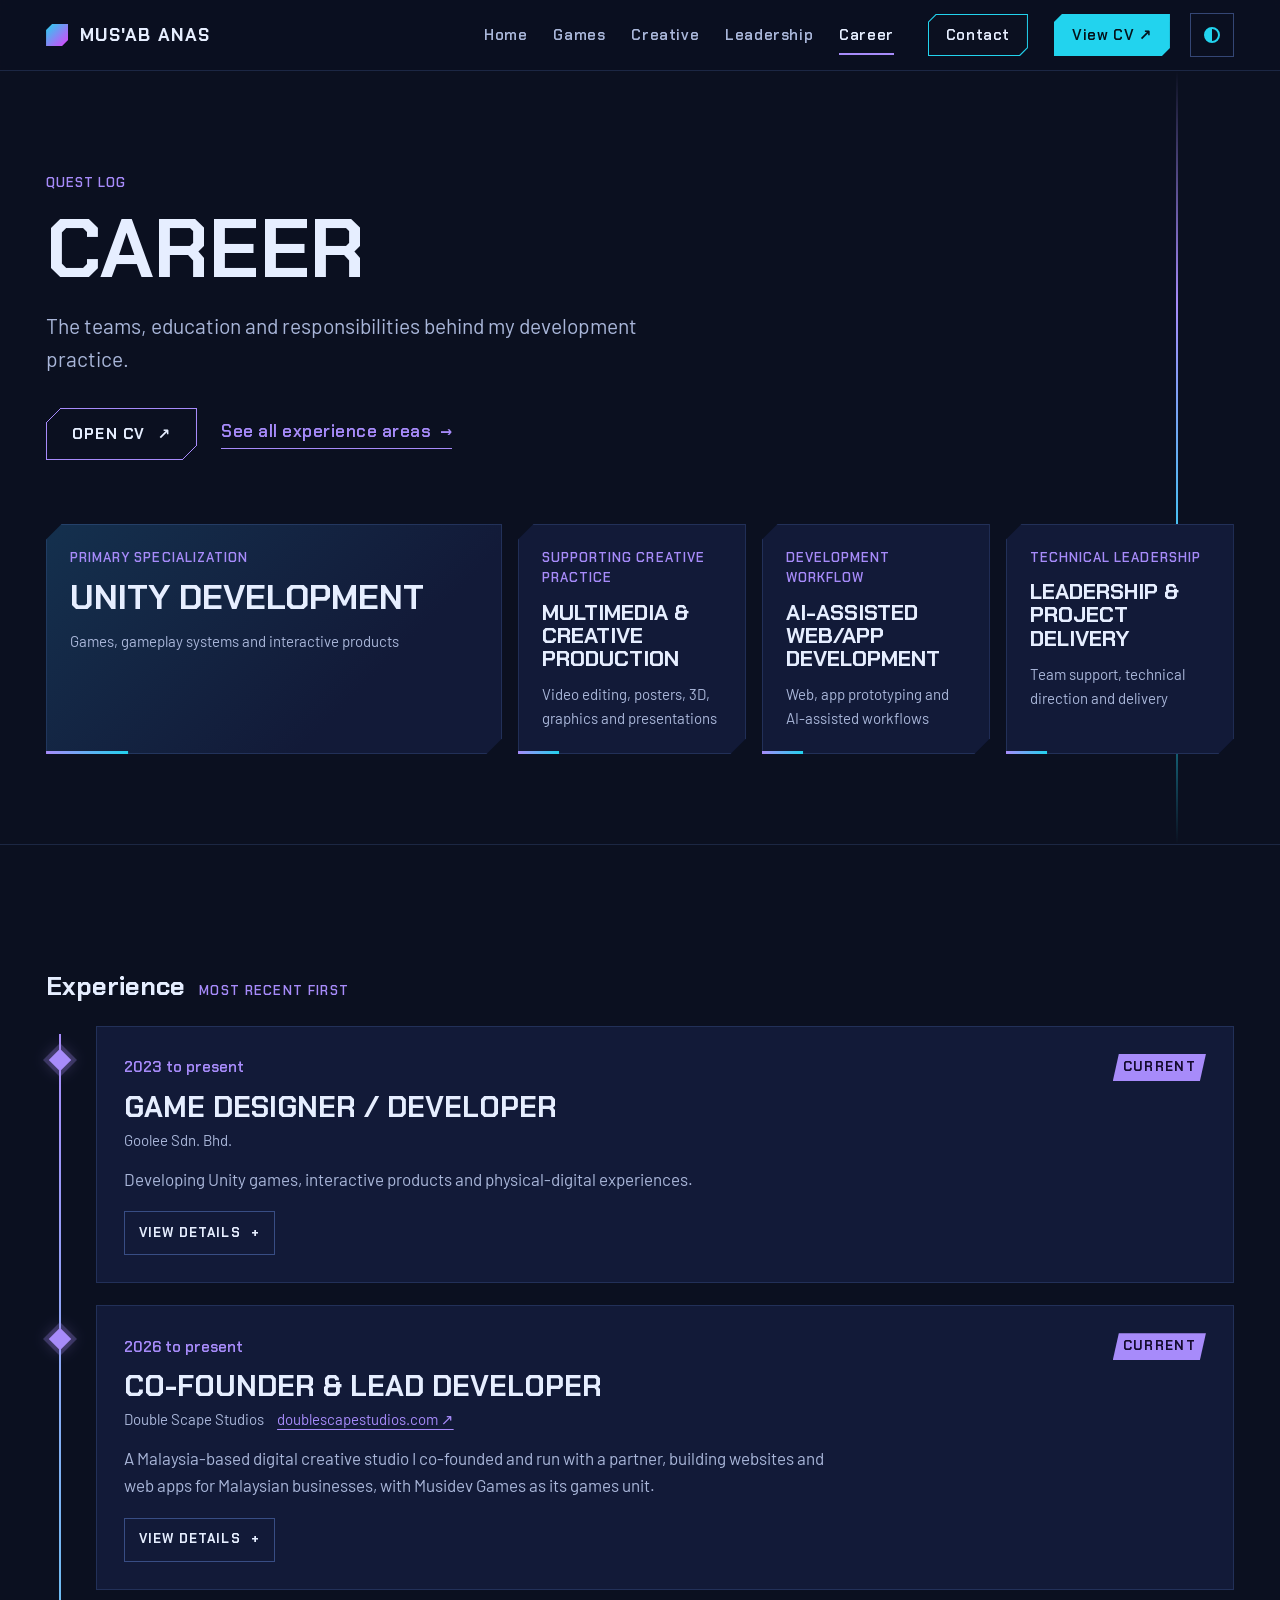
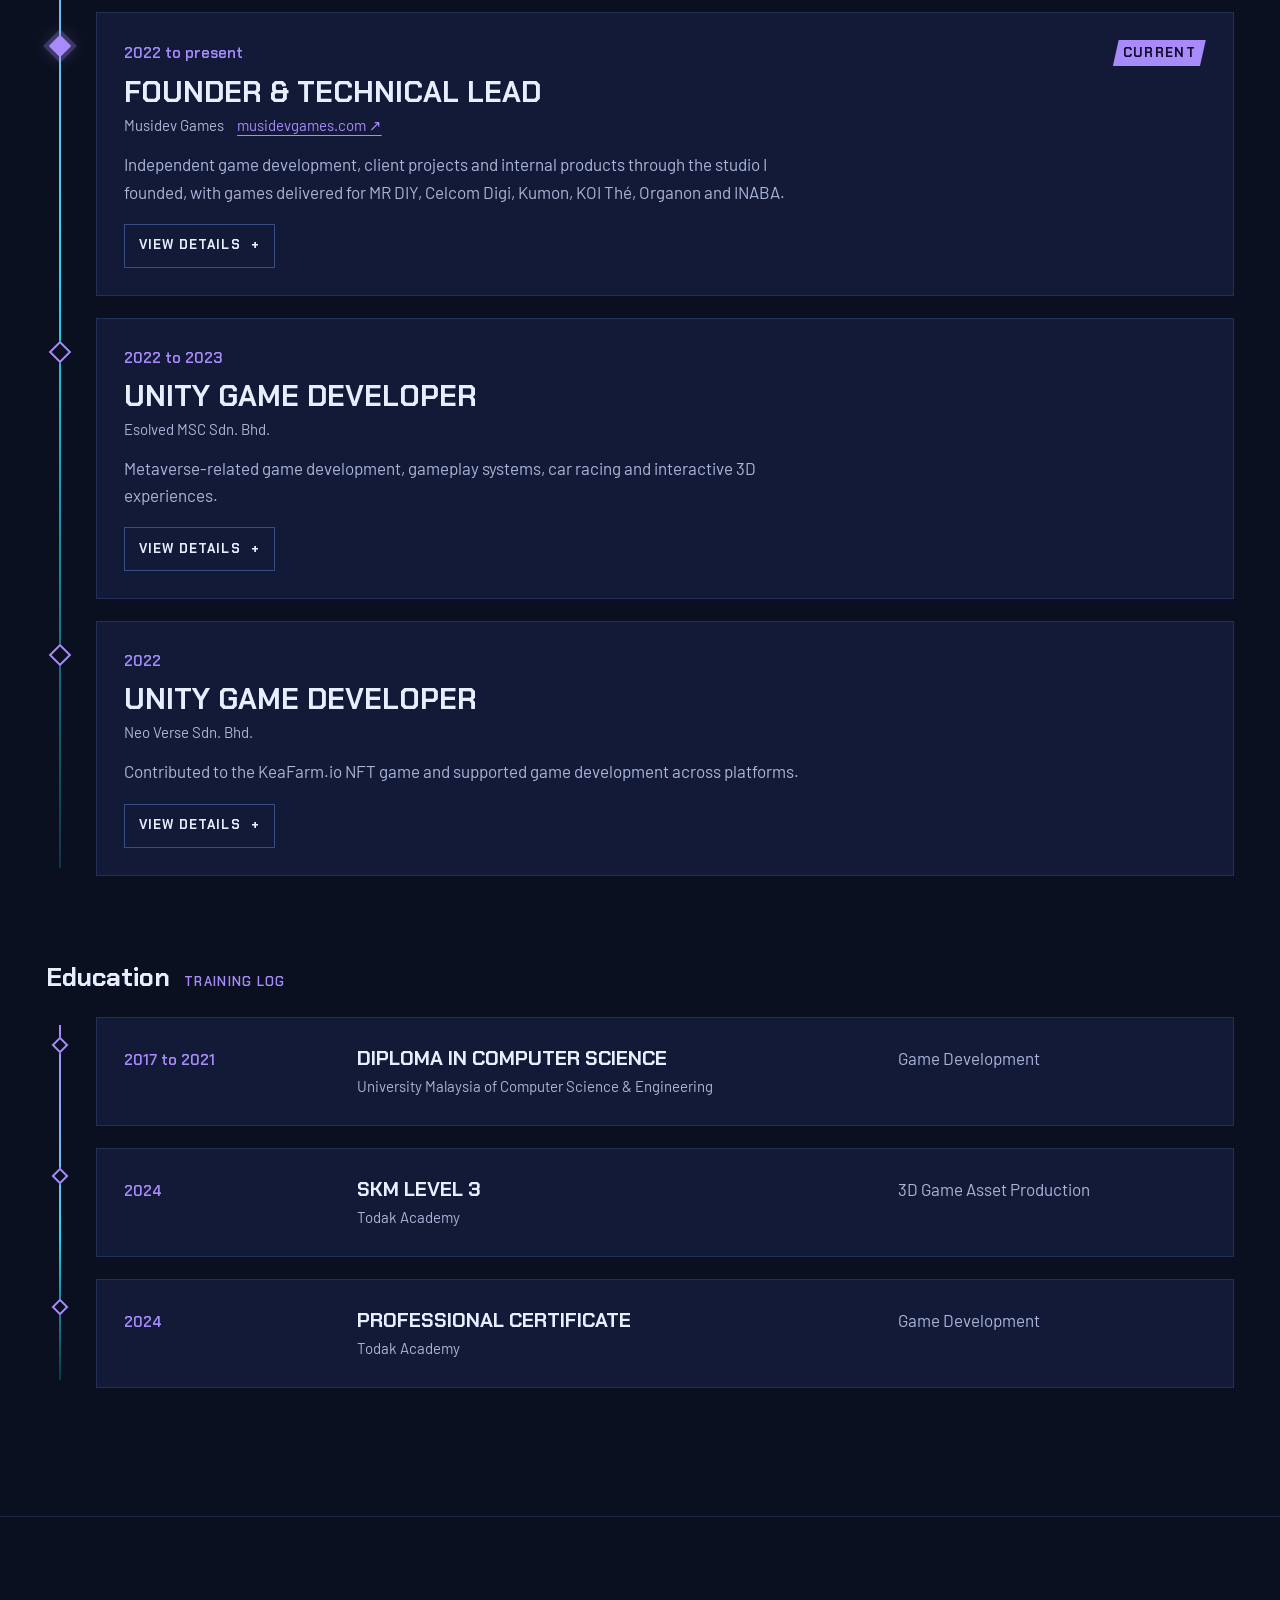
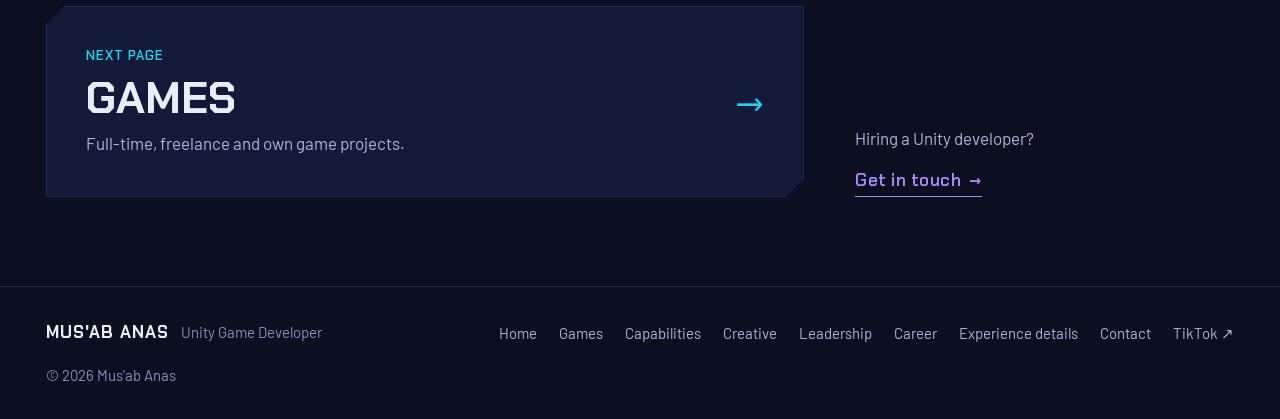
==== commit 3bc0a878: "Publish website (from Personal-Website 457c103)" ====
--- a/career.html
+++ b/career.html
@@ -15,7 +15,7 @@
     }());
   </script>
   <title>Career | Mus'ab Anas</title>
-  <meta name="description" content="Career, education and training of Mus'ab Anas: Game Designer / Developer at Goolee Sdn. Bhd., founder and technical lead of Musidev Games, and earlier roles at Esolved MSC and Neo Verse.">
+  <meta name="description" content="Career, education and training of Mus'ab Anas: Game Designer / Developer at Goolee Sdn. Bhd., co-founder of Double Scape Studios, founder and technical lead of Musidev Games, and earlier roles at Esolved MSC and Neo Verse.">
   <meta name="author" content="Mus'ab Anas">
   <meta property="og:type" content="website">
   <meta property="og:title" content="Career | Mus'ab Anas">
@@ -23,10 +23,10 @@
   <link rel="preconnect" href="https://fonts.googleapis.com">
   <link rel="preconnect" href="https://fonts.gstatic.com" crossorigin>
   <link href="https://fonts.googleapis.com/css2?family=Barlow:wght@400;500;600;700&family=Chakra+Petch:wght@500;600;700&display=swap" rel="stylesheet">
-  <link rel="stylesheet" href="css/style.css?v=202611121021">
-  <link rel="stylesheet" href="css/home.css?v=202611121021">
-  <link rel="stylesheet" href="css/pages.css?v=202611121021">
-  <link rel="stylesheet" href="css/career.css?v=202611121021">
+  <link rel="stylesheet" href="css/style.css?v=202611280112">
+  <link rel="stylesheet" href="css/home.css?v=202611280112">
+  <link rel="stylesheet" href="css/pages.css?v=202611280112">
+  <link rel="stylesheet" href="css/career.css?v=202611280112">
 </head>
 <body class="page-shell page-career">
   <div class="scroll-progress" aria-hidden="true"><span></span></div>
@@ -34,15 +34,15 @@
 
   <header class="site-header" data-header>
     <div class="container nav-wrap">
-      <a class="brand" href="index.html" aria-label="Mus'ab Anas home"><span class="brand-symbol" aria-hidden="true"></span><strong>Mus'ab Anas</strong><span>Unity Game Developer</span></a>
+      <a class="brand" href="./" aria-label="Mus'ab Anas home"><span class="brand-symbol" aria-hidden="true"></span><strong>Mus'ab Anas</strong><span>Unity Game Developer</span></a>
       <button class="menu-toggle" type="button" aria-expanded="false" aria-controls="site-nav" aria-label="Open navigation"><span></span><span></span><span></span></button>
       <nav id="site-nav" class="site-nav" aria-label="Main navigation">
-        <a class="nav-link" href="index.html">Home</a>
-        <a class="nav-link" href="games.html">Games</a>
-        <a class="nav-link" href="creative.html">Creative</a>
-        <a class="nav-link" href="leadership.html">Leadership</a>
-        <a class="nav-link" href="career.html" aria-current="page">Career</a>
-        <a class="nav-link nav-contact" href="index.html#contact">Contact</a>
+        <a class="nav-link" href="./">Home</a>
+        <a class="nav-link" href="games">Games</a>
+        <a class="nav-link" href="creative">Creative</a>
+        <a class="nav-link" href="leadership">Leadership</a>
+        <a class="nav-link" href="career" aria-current="page">Career</a>
+        <a class="nav-link nav-contact" href="./#contact">Contact</a>
         <a class="nav-link nav-cv" href="assets/resume/Musab-Anas-Resume.pdf" target="_blank" rel="noreferrer">View CV <span aria-hidden="true">↗</span></a>
       </nav>
       <button class="theme-toggle" id="theme-toggle" type="button" aria-label="Switch to light theme"><span aria-hidden="true"></span></button>
@@ -60,16 +60,16 @@
           <p class="page-lead">The teams, education and responsibilities behind my development practice.</p>
           <div class="page-actions">
             <a class="btn btn-outline" href="assets/resume/Musab-Anas-Resume.pdf" target="_blank" rel="noreferrer">Open CV <span aria-hidden="true">↗</span></a>
-            <a class="text-link" href="experience.html">See all experience areas <span aria-hidden="true">→</span></a>
+            <a class="text-link" href="experience">See all experience areas <span aria-hidden="true">→</span></a>
           </div>
         </div>
         <div class="experience-preview career-areas" aria-labelledby="experience-preview-title">
           <h2 id="experience-preview-title" class="sr-only">Experience areas</h2>
           <div class="experience-preview-links">
-            <a href="experience.html?id=unity-development"><span class="label">Primary specialization</span><strong>Unity Development</strong><p>Games, gameplay systems and interactive products</p></a>
-            <a href="experience.html?id=multimedia-creative-production"><span class="label">Supporting creative practice</span><strong>Multimedia &amp; Creative Production</strong><p>Video editing, posters, 3D, graphics and presentations</p></a>
-            <a href="experience.html?id=ai-assisted-web-app-development"><span class="label">Development workflow</span><strong>AI-Assisted Web/App Development</strong><p>Web, app prototyping and AI-assisted workflows</p></a>
-            <a href="experience.html?id=leadership-project-delivery"><span class="label">Technical leadership</span><strong>Leadership &amp; Project Delivery</strong><p>Team support, technical direction and delivery</p></a>
+            <a href="experience?id=unity-development"><span class="label">Primary specialization</span><strong>Unity Development</strong><p>Games, gameplay systems and interactive products</p></a>
+            <a href="experience?id=multimedia-creative-production"><span class="label">Supporting creative practice</span><strong>Multimedia &amp; Creative Production</strong><p>Video editing, posters, 3D, graphics and presentations</p></a>
+            <a href="experience?id=ai-assisted-web-app-development"><span class="label">Development workflow</span><strong>AI-Assisted Web/App Development</strong><p>Web, app prototyping and AI-assisted workflows</p></a>
+            <a href="experience?id=leadership-project-delivery"><span class="label">Technical leadership</span><strong>Leadership &amp; Project Delivery</strong><p>Team support, technical direction and delivery</p></a>
           </div>
         </div>
       </div>
@@ -88,6 +88,17 @@
               <p class="quest-summary">Developing Unity games, interactive products and physical-digital experiences.</p>
               <button class="view-more" type="button" aria-expanded="false" aria-controls="goolee-details">View details <span aria-hidden="true">+</span></button>
               <div id="goolee-details" class="experience-details" hidden><div><p class="detail-label">Projects / project areas</p><ul><li><strong>AppsGoolee</strong>: my main Goolee development project, including educational gameplay, progression, player data, cognitive tracking and Steam publication support.</li><li><strong>B-GOOLEE Apps</strong>: inclusive physical-digital interaction with ESP32, Arduino, BLE and sensors.</li><li><strong>iNTELLIGOOLEE</strong>: an in-development system within AppsGoolee for gameplay performance and cognitive profiling.</li><li><strong>AI Assistive Design, Sound Quest and Goolee Slide</strong>: intern-guided project areas.</li><li><strong>Steam Platform and Nikoli Prototype Guidance</strong>: additional Goolee technical-support work represented in the catalogue.</li></ul></div><div><p class="detail-label">Tasks / responsibilities</p><ul><li>Develop AppsGoolee gameplay, interaction, game-state, scoring, step-counting, timing and performance systems.</li><li>Implement quests, levels, challenges, PlayFab player data, statistics, authentication and competitive leaderboards.</li><li>Develop B-GOOLEE physical-digital interaction and support hardware-connected gameplay.</li><li>Prepare PC builds and support publication of Goolee work to Steam.</li><li>Integrate Google Play Games and implement English, Malay and Japanese localization.</li><li>Test, debug, optimize and prepare production builds for demonstrations, exhibitions and events.</li><li>Guide interns and review their work on AI Assistive Design, Sound Quest, Goolee Slide and Nikoli prototype work.</li><li>Contribute to product development and commercialization activities.</li></ul></div></div>
+            </div>
+          </li>
+          <li class="quest is-current">
+            <span class="quest-node" aria-hidden="true"></span>
+            <div class="quest-card">
+              <div class="quest-top"><span class="quest-date">2026 to present</span><span class="quest-badge">Current</span></div>
+              <h3>Co-Founder &amp; Lead Developer</h3>
+              <p class="quest-company">Double Scape Studios <a class="resume-link" href="https://doublescapestudios.com/" target="_blank" rel="noreferrer">doublescapestudios.com ↗</a></p>
+              <p class="quest-summary">A Malaysia-based digital creative studio I co-founded and run with a partner, building websites and web apps for Malaysian businesses, with Musidev Games as its games unit.</p>
+              <button class="view-more" type="button" aria-expanded="false" aria-controls="doublescape-details">View details <span aria-hidden="true">+</span></button>
+              <div id="doublescape-details" class="experience-details" hidden><div><p class="detail-label">Units</p><ul><li><strong>Websites &amp; Apps</strong>: business websites, landing pages and web apps.</li><li><strong>Musidev Games</strong>: original games and Unity games for client mobile, education and event projects.</li><li><strong>Video &amp; Motion</strong>: video editing, motion graphics and 3D visuals (coming soon).</li><li><strong>Academy</strong>: AI coaching, classes, practical guides and internships (coming soon).</li></ul></div><div><p class="detail-label">Tasks / responsibilities</p><ul><li>Lead development across the studio as one of its two partners.</li><li>Build business websites, landing pages and web apps for clients.</li><li>Lead Musidev Games, the studio's games unit.</li></ul></div></div>
             </div>
           </li>
           <li class="quest is-current">
@@ -138,21 +149,21 @@
 
     <section class="next-page" aria-label="Next page">
       <div class="container next-page-grid">
-        <a class="next-page-link" href="games.html" style="--next-accent: var(--cyan-text)"><span class="label">Next page</span><strong>Games</strong><span>Full-time, freelance and own game projects.</span></a>
-        <div class="next-page-contact"><p>Hiring a Unity developer?</p><a class="text-link" href="index.html#contact">Get in touch <span aria-hidden="true">→</span></a></div>
+        <a class="next-page-link" href="games" style="--next-accent: var(--cyan-text)"><span class="label">Next page</span><strong>Games</strong><span>Full-time, freelance and own game projects.</span></a>
+        <div class="next-page-contact"><p>Hiring a Unity developer?</p><a class="text-link" href="./#contact">Get in touch <span aria-hidden="true">→</span></a></div>
       </div>
     </section>
   </main>
 
   <footer class="site-footer">
     <div class="container footer-inner">
-      <a class="footer-brand" href="index.html"><strong>Mus'ab Anas</strong><span>Unity Game Developer</span></a>
-      <nav class="footer-nav" aria-label="Footer navigation"><a href="index.html">Home</a><a href="games.html">Games</a><a href="index.html#services">Capabilities</a><a href="creative.html">Creative</a><a href="leadership.html">Leadership</a><a href="career.html">Career</a><a href="experience.html">Experience details</a><a href="index.html#contact">Contact</a><a href="https://www.tiktok.com/@musidevgames" target="_blank" rel="noreferrer">TikTok ↗</a></nav>
+      <a class="footer-brand" href="./"><strong>Mus'ab Anas</strong><span>Unity Game Developer</span></a>
+      <nav class="footer-nav" aria-label="Footer navigation"><a href="./">Home</a><a href="games">Games</a><a href="./#services">Capabilities</a><a href="creative">Creative</a><a href="leadership">Leadership</a><a href="career">Career</a><a href="experience">Experience details</a><a href="./#contact">Contact</a><a href="https://www.tiktok.com/@musidevgames" target="_blank" rel="noreferrer">TikTok ↗</a></nav>
       <span class="footer-copy">© <span id="current-year">2026</span> Mus'ab Anas</span>
     </div>
   </footer>
 
-  <script src="js/projects-data.js?v=202611121021"></script>
-  <script src="js/main.js?v=202611121021"></script>
+  <script src="js/projects-data.js?v=202611280112"></script>
+  <script src="js/main.js?v=202611280112"></script>
 </body>
 </html>
--- a/css/home.css
+++ b/css/home.css
@@ -83,6 +83,24 @@
 @keyframes scan { 0% { top: -10%; opacity: 0; } 15% { opacity: 1; } 85% { opacity: 1; } 100% { top: 100%; opacity: 0; } }
 
 /* Selected work: case-study blocks */
+/* Studios I founded: Musidev Games and Double Scape Studios, side by side right after the hero */
+.studio-grid { display: grid; grid-template-columns: repeat(2, minmax(0, 1fr)); gap: clamp(40px, 5vw, 64px) clamp(24px, 3vw, 40px); }
+.studio-card { display: grid; grid-template-rows: auto 1fr; gap: 24px; --accent-a: var(--cyan); --accent-b: var(--magenta); --studio-text: var(--cyan-text); }
+.studio-doublescape { --accent-a: var(--magenta); --accent-b: var(--cyan); --studio-text: var(--magenta-text); }
+.studio-media { display: block; text-decoration: none; }
+.studio-media .hud-frame { --cut: 20px; --edge: linear-gradient(135deg, var(--accent-a), rgba(120, 160, 255, .2) 35%, rgba(120, 160, 255, .2) 65%, var(--accent-b)); }
+.studio-media .frame { aspect-ratio: 16 / 9; }
+.studio-media .frame img { transition: transform .6s var(--ease); }
+.studio-media:hover .frame img { transform: scale(1.02); }
+.studio-body { display: flex; flex-direction: column; align-items: flex-start; gap: 14px; }
+.studio-kicker { font-family: var(--font-display); font-size: var(--fs-xs); font-weight: 700; letter-spacing: .08em; text-transform: uppercase; color: var(--studio-text); }
+.studio-body h3 { font-family: var(--font-display); font-weight: 700; text-transform: uppercase; font-size: var(--fs-2); line-height: .95; }
+.studio-text { color: var(--ink-2); max-width: 52ch; }
+.studio-units { list-style: none; display: flex; flex-wrap: wrap; gap: 8px; }
+.studio-units li { display: inline-flex; align-items: baseline; gap: 8px; padding: 5px 10px; border: 1px solid var(--line-strong); font-family: var(--font-display); font-size: var(--fs-xs); font-weight: 700; letter-spacing: .06em; text-transform: uppercase; color: var(--ink); }
+.studio-units small { font-family: var(--font-body); font-weight: 500; letter-spacing: 0; text-transform: none; color: var(--ink-3); }
+.studio-body .btn { margin-top: auto; }
+
 .section-work { padding-bottom: clamp(64px, 8vw, 112px); }
 .project-index { display: grid; gap: clamp(72px, 9vw, 140px); }
 .case { display: grid; grid-template-columns: minmax(0, 4fr) minmax(0, 8fr); gap: 32px clamp(32px, 5vw, 72px); align-items: start; }
@@ -320,7 +338,7 @@
   .view-more { grid-row: 1; grid-column: 3; }
 }
 @media (max-width: 860px) {
-  .section-head, .split, .hero-grid, .case, .case:nth-child(even), .contact-grid { grid-template-columns: minmax(0, 1fr); }
+  .section-head, .split, .hero-grid, .case, .case:nth-child(even), .contact-grid, .studio-grid { grid-template-columns: minmax(0, 1fr); }
   .split-side, .case-info { position: static; }
   .hero-portrait { justify-self: start; max-width: 380px; }
   .case-media, .case:nth-child(even) .case-media { order: -1; }
@@ -348,6 +366,7 @@
   .design-grid { grid-template-columns: repeat(2, minmax(0, 1fr)); }
   .experience-preview-links a { min-height: 0; }
   .hero-actions .btn { flex: 1 1 100%; }
+  .studio-body .btn { align-self: stretch; }
   .contact-item { grid-template-columns: minmax(0, 1fr); gap: 2px; }
   .footer-inner { flex-direction: column; align-items: flex-start; }
 }
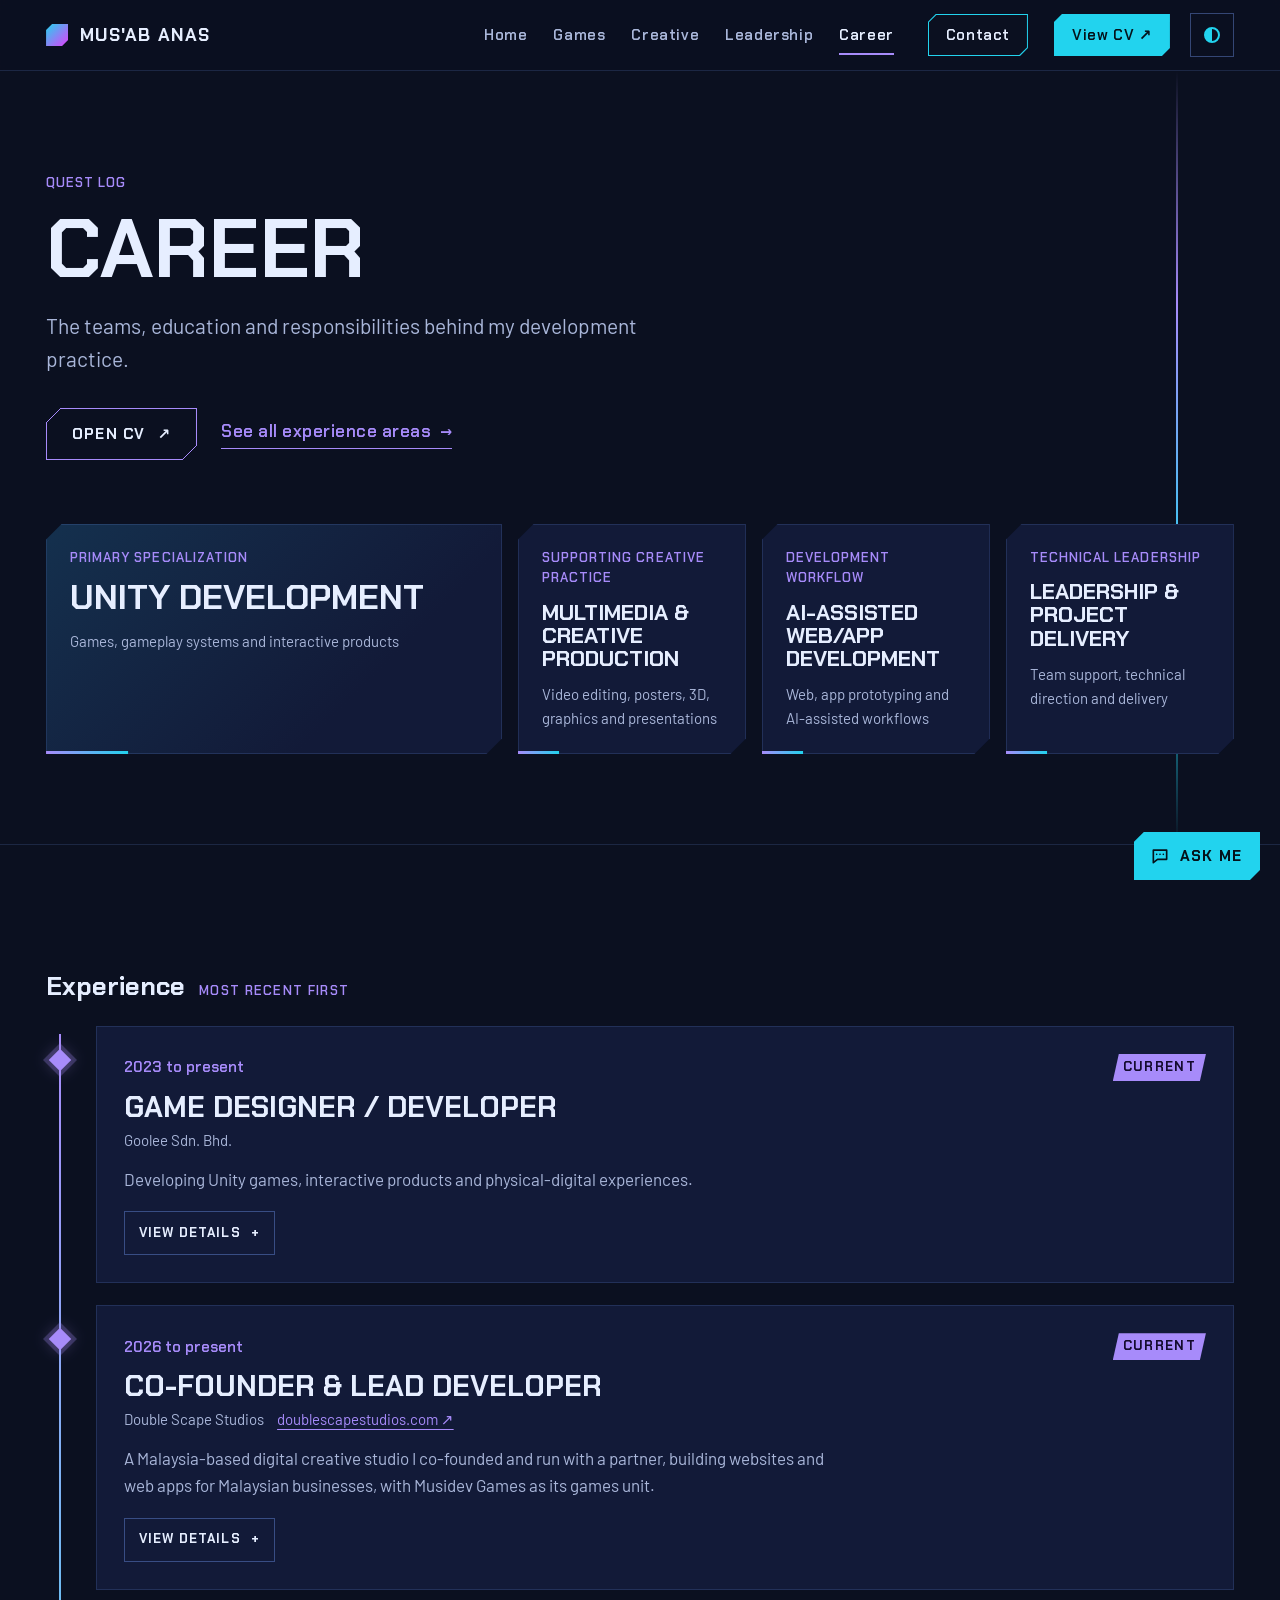
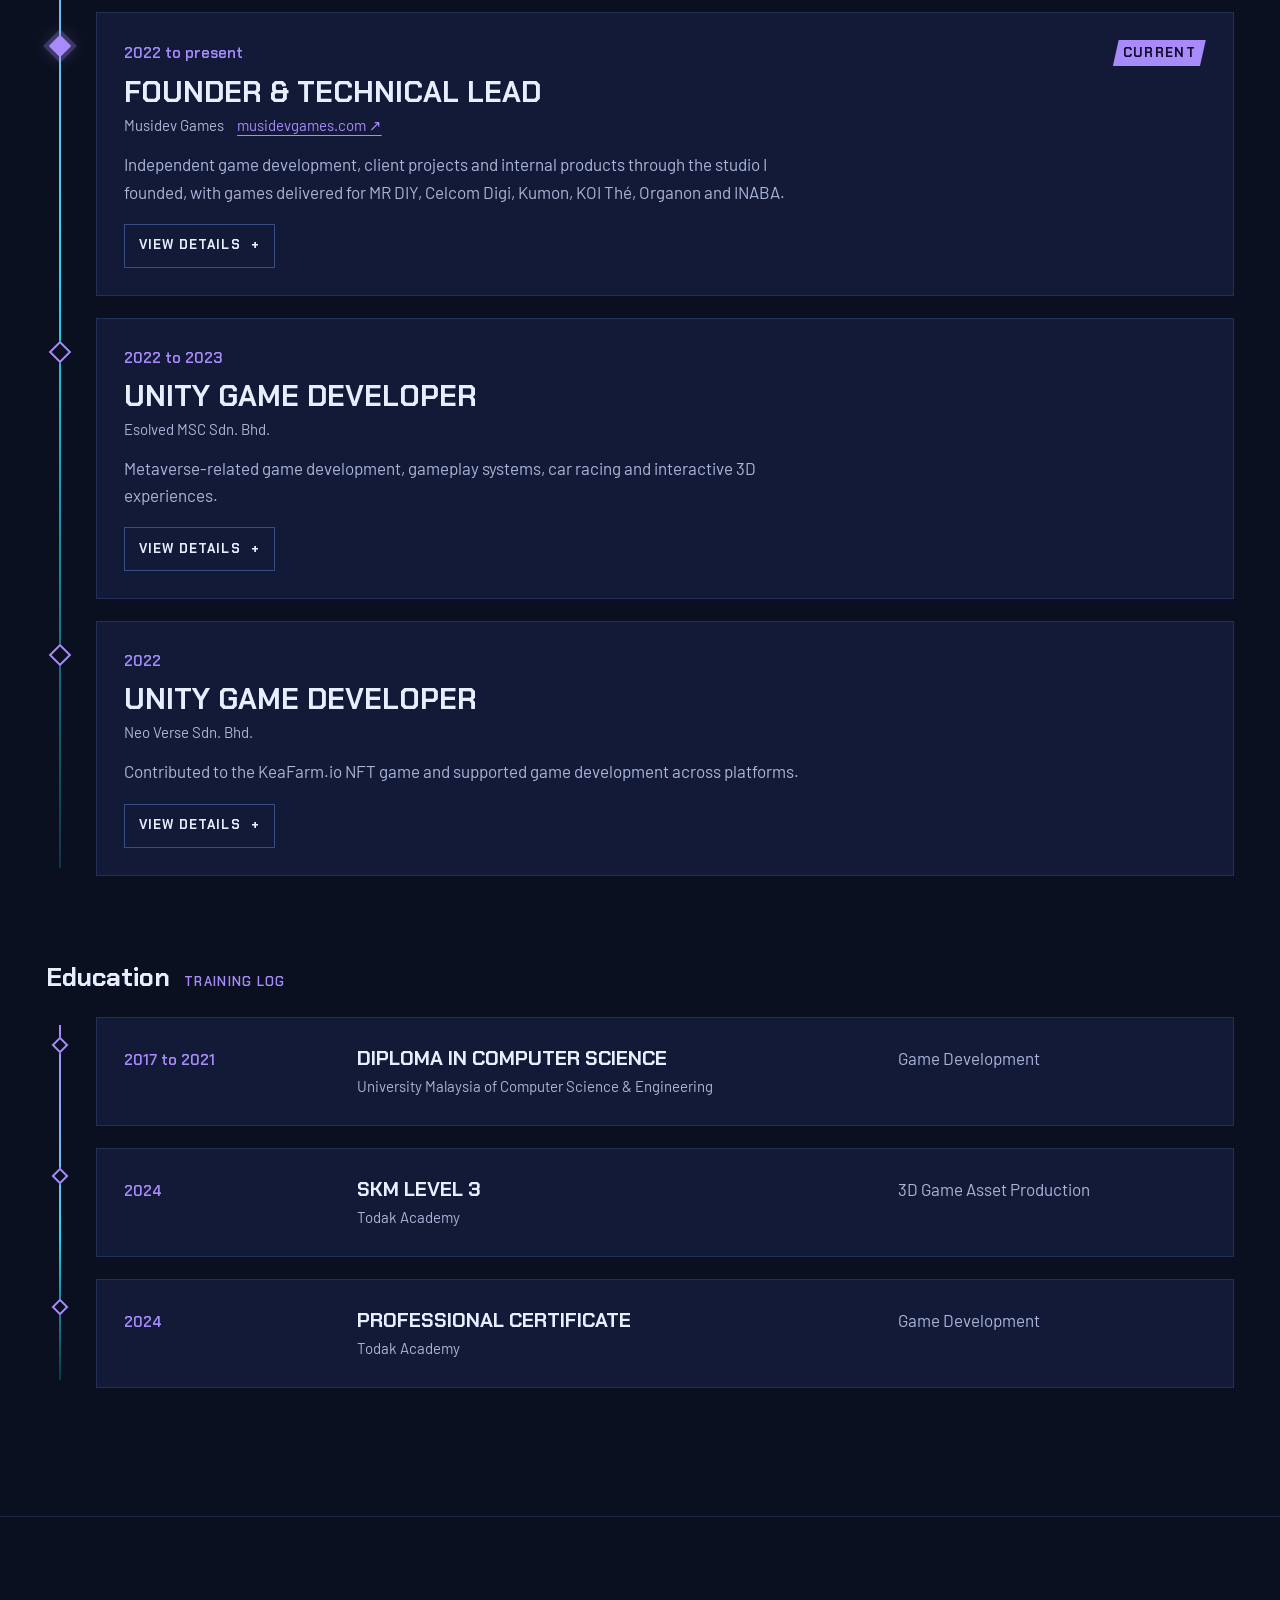
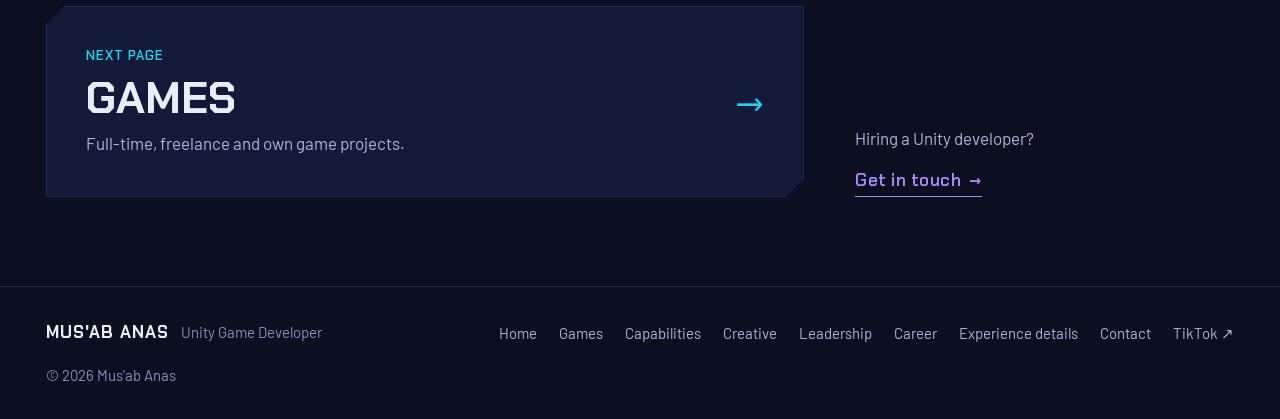
==== commit 40a0f779: "Publish website (from Personal-Website 55279ac)" ====
--- a/career.html
+++ b/career.html
@@ -23,10 +23,11 @@
   <link rel="preconnect" href="https://fonts.googleapis.com">
   <link rel="preconnect" href="https://fonts.gstatic.com" crossorigin>
   <link href="https://fonts.googleapis.com/css2?family=Barlow:wght@400;500;600;700&family=Chakra+Petch:wght@500;600;700&display=swap" rel="stylesheet">
-  <link rel="stylesheet" href="css/style.css?v=202611280112">
-  <link rel="stylesheet" href="css/home.css?v=202611280112">
-  <link rel="stylesheet" href="css/pages.css?v=202611280112">
-  <link rel="stylesheet" href="css/career.css?v=202611280112">
+  <link rel="stylesheet" href="css/style.css?v=202611280332">
+  <link rel="stylesheet" href="css/home.css?v=202611280332">
+  <link rel="stylesheet" href="css/pages.css?v=202611280332">
+  <link rel="stylesheet" href="css/career.css?v=202611280332">
+  <link rel="stylesheet" href="css/chat.css?v=202611280332">
 </head>
 <body class="page-shell page-career">
   <div class="scroll-progress" aria-hidden="true"><span></span></div>
@@ -163,7 +164,9 @@
     </div>
   </footer>
 
-  <script src="js/projects-data.js?v=202611280112"></script>
-  <script src="js/main.js?v=202611280112"></script>
+  <script src="js/projects-data.js?v=202611280332"></script>
+  <script src="js/main.js?v=202611280332"></script>
+  <script src="js/chat-data.js?v=202611280332"></script>
+  <script src="js/chat.js?v=202611280332"></script>
 </body>
 </html>
--- a/css/chat.css
+++ b/css/chat.css
@@ -0,0 +1,67 @@
+/* Quick questions widget (js/chat.js). Scripted answers, styled as a small game-menu comms panel. */
+.chat { position: fixed; right: 20px; bottom: 20px; z-index: 95; display: flex; flex-direction: column; align-items: flex-end; gap: 12px; pointer-events: none; }
+.chat > * { pointer-events: auto; }
+
+.chat-toggle {
+  --cut: 10px;
+  display: inline-flex; align-items: center; gap: 10px; min-height: 48px; padding: 0 18px 0 16px; border: 0; cursor: pointer;
+  font-family: var(--font-display); font-weight: 700; font-size: var(--fs-sm); letter-spacing: .08em; text-transform: uppercase;
+  color: var(--cyan-ink); background: var(--cyan);
+  clip-path: polygon(var(--cut) 0, 100% 0, 100% calc(100% - var(--cut)), calc(100% - var(--cut)) 100%, 0 100%, 0 var(--cut));
+  transition: filter .2s ease, transform .2s ease;
+}
+.chat-toggle:hover { filter: drop-shadow(0 0 12px var(--glow-cyan, rgba(34, 211, 238, .4))); }
+.chat-toggle:active { transform: translateY(1px); }
+.chat-toggle:focus-visible { outline: 2px solid var(--cyan-ink); outline-offset: -5px; }
+.chat.is-open .chat-toggle { color: var(--ink); background: var(--panel-2); }
+.chat.is-open .chat-toggle:focus-visible { outline-color: var(--focus); }
+
+.chat-panel {
+  --cut: 18px;
+  width: min(380px, calc(100vw - 32px)); max-height: min(600px, calc(100vh - var(--header-h, 72px) - 100px)); max-height: min(600px, calc(100dvh - var(--header-h, 72px) - 100px));
+  display: flex; flex-direction: column; padding: 1px;
+  background: linear-gradient(135deg, var(--cyan), rgba(120, 160, 255, .25) 35%, rgba(120, 160, 255, .25) 65%, var(--magenta));
+  clip-path: polygon(var(--cut) 0, 100% 0, 100% calc(100% - var(--cut)), calc(100% - var(--cut)) 100%, 0 100%, 0 var(--cut));
+}
+.chat-panel[hidden] { display: none; }
+.chat-panel > * { background: var(--panel); }
+.chat-head { display: flex; align-items: flex-start; justify-content: space-between; gap: 12px; padding: 16px 16px 14px 22px; border-bottom: 1px solid var(--line); }
+.chat-title { font-family: var(--font-display); font-weight: 700; font-size: 1.125rem; text-transform: uppercase; letter-spacing: .04em; line-height: 1.1; }
+.chat-subtitle { margin-top: 4px; font-size: var(--fs-xs); color: var(--ink-3); }
+.chat-close { flex: none; width: 36px; height: 36px; display: grid; place-items: center; border: 1px solid var(--line-strong); background: transparent; color: var(--ink-2); font-size: 1.375rem; line-height: 1; cursor: pointer; transition: color .2s ease, border-color .2s ease; }
+.chat-close:hover { color: var(--ink); border-color: var(--cyan-text); }
+
+.chat-log { position: relative; flex: 1 1 auto; min-height: 120px; overflow-y: auto; overscroll-behavior: contain; display: flex; flex-direction: column; gap: 10px; padding: 16px; }
+.chat-msg { max-width: 88%; padding: 10px 12px; font-size: var(--fs-sm); line-height: 1.5; }
+.chat-msg-bot { align-self: flex-start; color: var(--ink); background: var(--panel-2); border-left: 2px solid var(--cyan); }
+.chat-msg-user { align-self: flex-end; color: var(--ink); background: color-mix(in srgb, var(--magenta) 14%, transparent); border-right: 2px solid var(--magenta); }
+.chat-links { display: flex; flex-wrap: wrap; gap: 6px 14px; margin-top: 8px; }
+.chat-link { font-family: var(--font-display); font-weight: 600; font-size: var(--fs-xs); letter-spacing: .03em; color: var(--cyan-text); text-decoration: none; border-bottom: 1px solid currentColor; }
+.chat-link:hover { color: var(--ink); }
+
+.chat-typing { display: inline-flex; gap: 5px; padding: 14px 14px; }
+.chat-typing span { width: 6px; height: 6px; border-radius: 50%; background: var(--ink-3); animation: chat-dot 1s ease-in-out infinite; }
+.chat-typing span:nth-child(2) { animation-delay: .15s; }
+.chat-typing span:nth-child(3) { animation-delay: .3s; }
+@keyframes chat-dot { 0%, 100% { opacity: .3; transform: translateY(0); } 50% { opacity: 1; transform: translateY(-3px); } }
+
+.chat-options { flex: none; display: flex; flex-wrap: wrap; justify-content: flex-end; gap: 8px; margin-top: 4px; }
+.chat-more { flex-basis: 100%; text-align: right; font-family: var(--font-display); font-size: var(--fs-xs); font-weight: 600; letter-spacing: .08em; text-transform: uppercase; color: var(--ink-3); }
+.chat-option {
+  padding: 7px 12px; border: 1px solid var(--line-strong); background: transparent; color: var(--ink); cursor: pointer; text-align: left;
+  font-family: var(--font-body); font-size: var(--fs-sm); font-weight: 500; line-height: 1.3;
+  transition: border-color .2s ease, color .2s ease, background-color .2s ease;
+}
+.chat-option:hover { border-color: var(--cyan-text); color: var(--cyan-text); background: color-mix(in srgb, var(--cyan) 8%, transparent); }
+
+@media (max-width: 560px) {
+  .chat { right: 12px; bottom: 12px; left: 12px; }
+  .chat-panel { width: 100%; max-height: calc(100vh - var(--header-h, 72px) - 92px); max-height: calc(100dvh - var(--header-h, 72px) - 92px); }
+  .chat-toggle-text { position: absolute; width: 1px; height: 1px; overflow: hidden; clip: rect(0 0 0 0); white-space: nowrap; }
+  .chat-toggle { width: 52px; min-height: 52px; padding: 0; justify-content: center; }
+  .chat-toggle svg { width: 22px; height: 22px; }
+}
+@media (prefers-reduced-motion: reduce) {
+  .chat-toggle, .chat-option, .chat-close { transition: none; }
+  .chat-typing span { animation: none; }
+}
